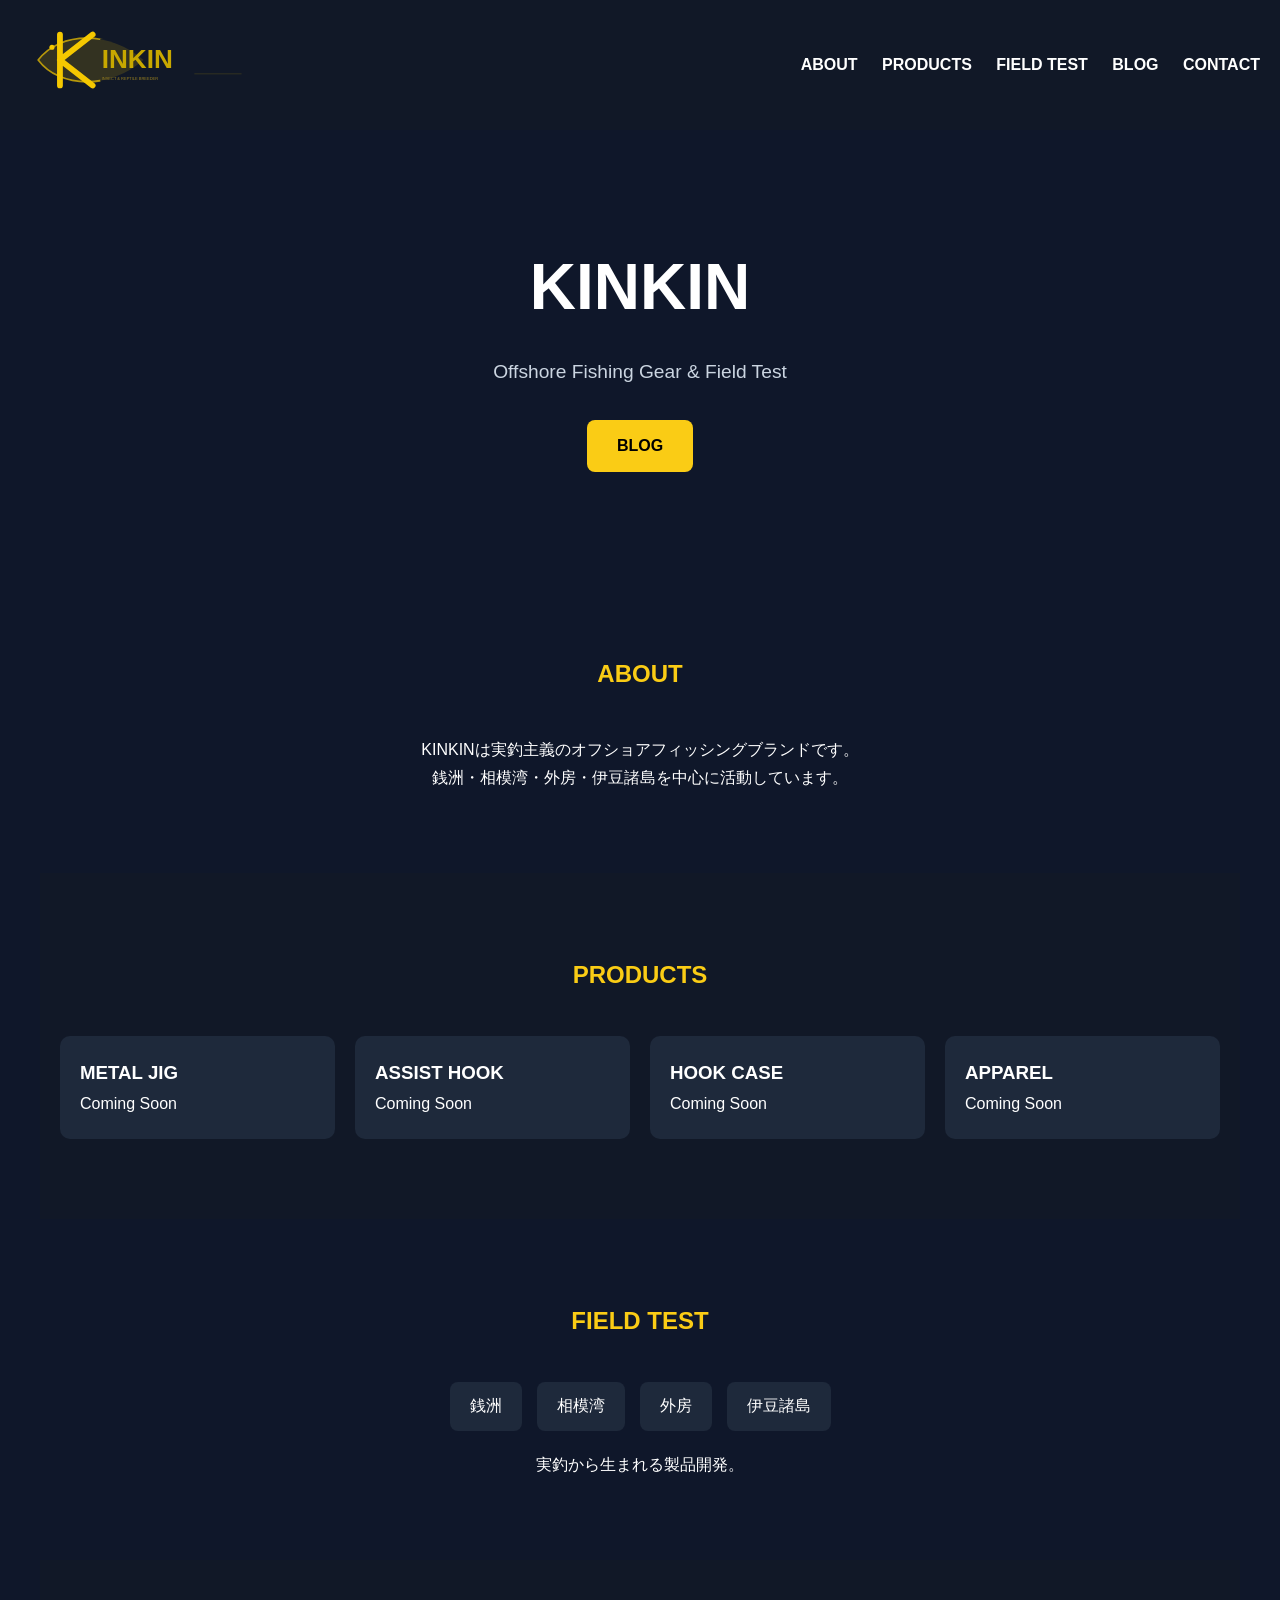
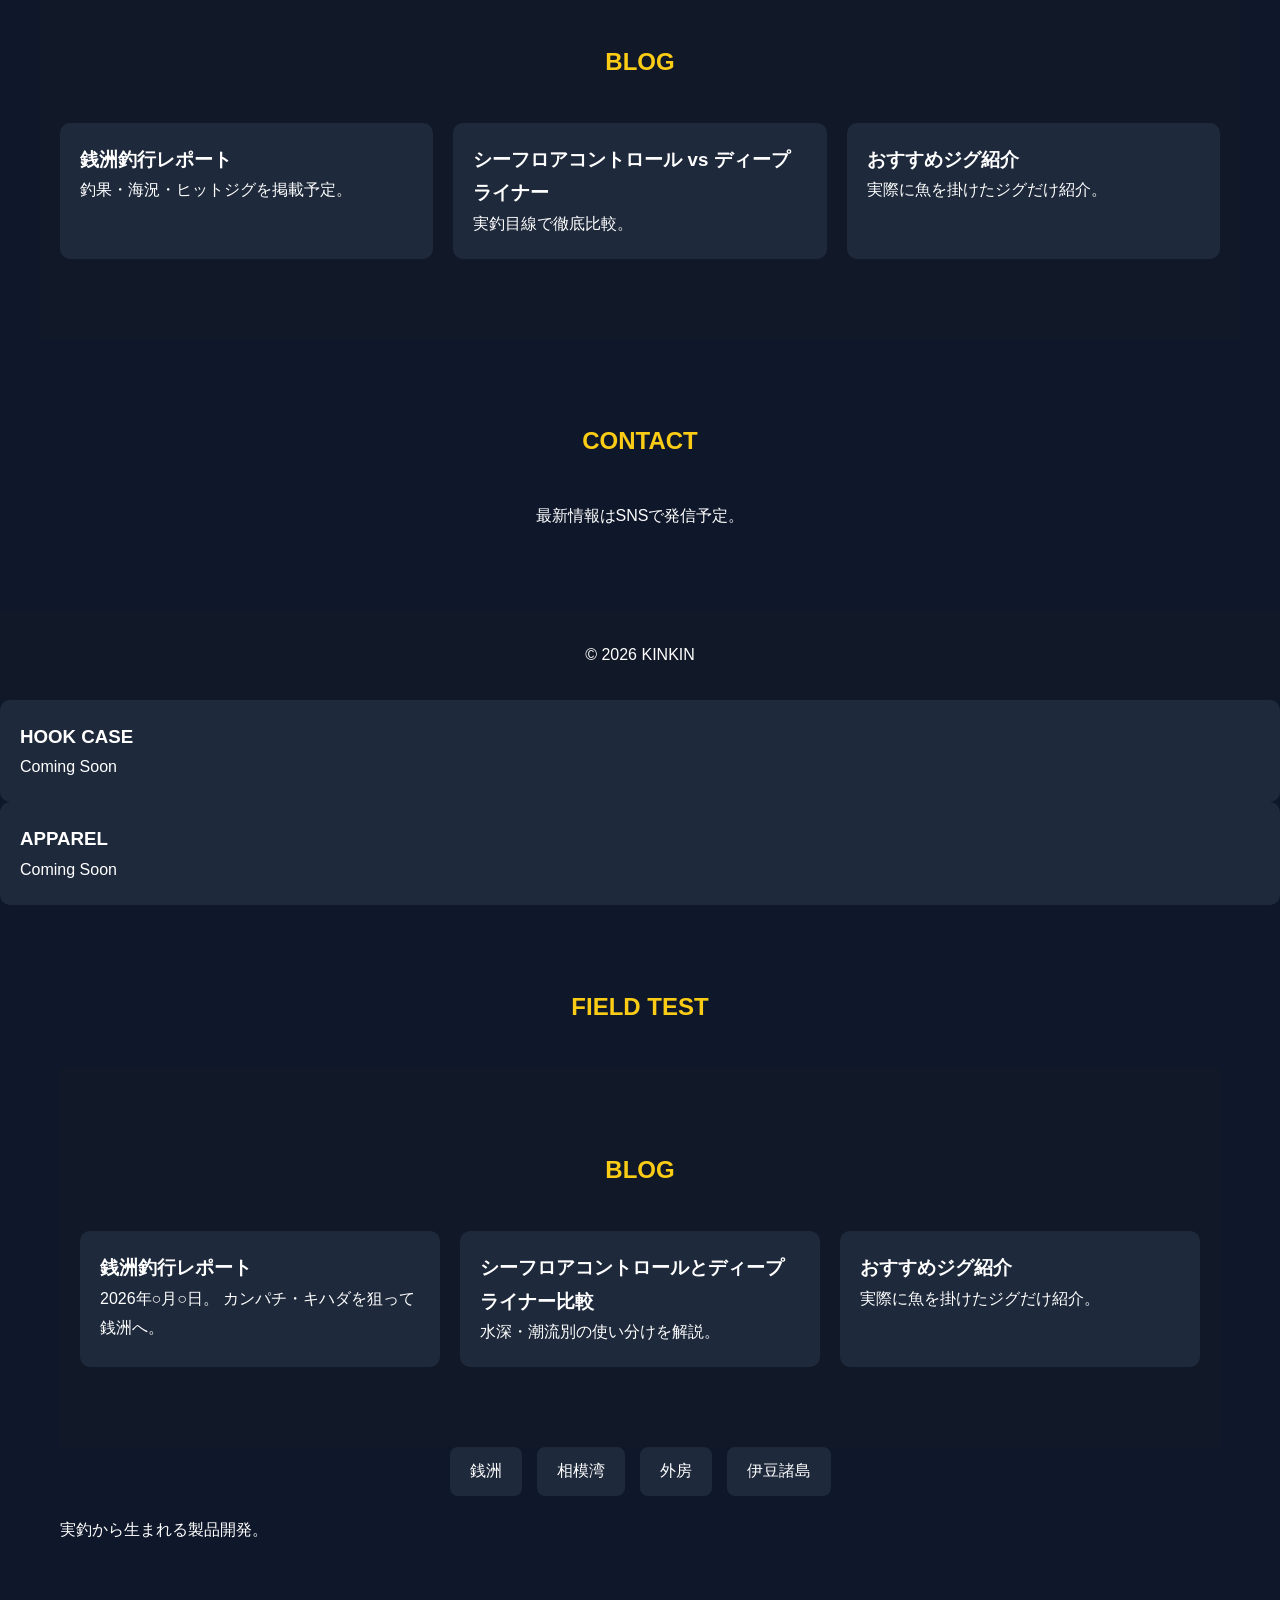
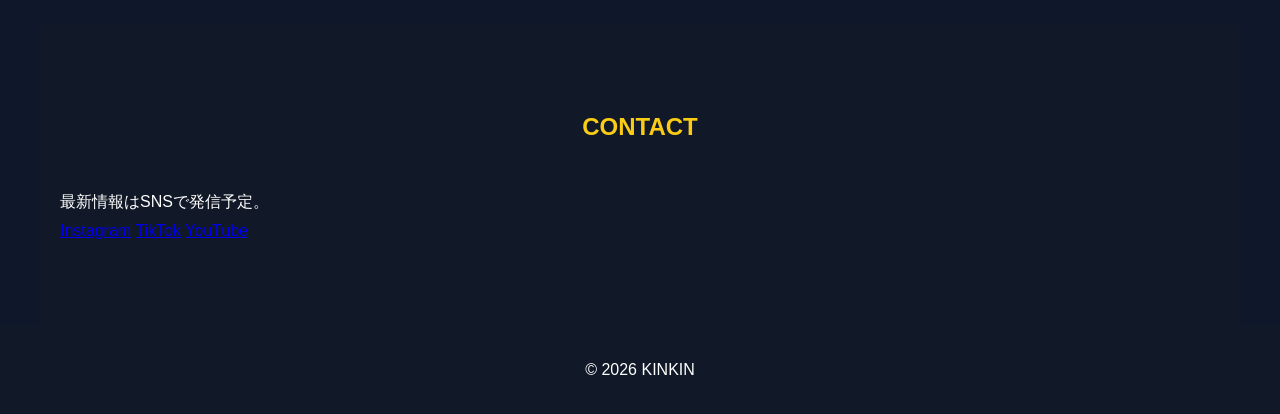
==== index.html @ 52718886 "Update index.html" ====
<!DOCTYPE html>
<html lang="ja">
<head>
<meta charset="UTF-8">
<meta name="viewport" content="width=device-width, initial-scale=1.0">

<title>KINKIN | Offshore Fishing</title>

<style>

*{
    margin:0;
    padding:0;
    box-sizing:border-box;
}

body{
    font-family:Arial,sans-serif;
    background:#0f172a;
    color:white;
    line-height:1.8;
}

header{
    background:#111827;
    padding:20px;
    display:flex;
    justify-content:space-between;
    align-items:center;
}

.logo img{
    height:80px;
    width:auto;
}

nav a{
    color:white;
    text-decoration:none;
    margin-left:20px;
    font-weight:bold;
}

.hero{
    text-align:center;
    padding:100px 20px;
}

.hero h1{
    font-size:4rem;
    margin-bottom:10px;
}

.hero p{
    font-size:1.2rem;
    color:#cbd5e1;
}

.btn{
    display:inline-block;
    margin-top:30px;
    padding:12px 30px;
    background:#facc15;
    color:black;
    text-decoration:none;
    border-radius:8px;
    font-weight:bold;
}

.section{
    padding:80px 20px;
    max-width:1200px;
    margin:auto;
}

.section h2{
    text-align:center;
    margin-bottom:40px;
    color:#facc15;
}

.cards{
    display:grid;
    grid-template-columns:repeat(auto-fit,minmax(250px,1fr));
    gap:20px;
}

.card{
    background:#1e293b;
    padding:20px;
    border-radius:10px;
}

.dark{
    background:#111827;
}

.spots{
    display:flex;
    justify-content:center;
    gap:15px;
    flex-wrap:wrap;
    margin-bottom:20px;
}

.spots div{
    background:#1e293b;
    padding:10px 20px;
    border-radius:8px;
}

footer{
    text-align:center;
    padding:30px;
    background:#111827;
}

</style>

</head>

<body>

<header>

<div class="logo">
    <img src="logo.svg" alt="KINKIN">
</div>

<nav>
    <a href="#about">ABOUT</a>
    <a href="#products">PRODUCTS</a>
    <a href="#field">FIELD TEST</a>
    <a href="#blog">BLOG</a>
    <a href="#contact">CONTACT</a>
</nav>

</header>

<section class="hero">

<h1>KINKIN</h1>

<p>
Offshore Fishing Gear & Field Test
</p>

<a href="#blog" class="btn">
BLOG
</a>

</section>

<section id="about" class="section">

<h2>ABOUT</h2>

<p style="text-align:center;">
KINKINは実釣主義のオフショアフィッシングブランドです。<br>
銭洲・相模湾・外房・伊豆諸島を中心に活動しています。
</p>

</section>

<section id="products" class="section dark">

<h2>PRODUCTS</h2>

<div class="cards">

<div class="card">
<h3>METAL JIG</h3>
<p>Coming Soon</p>
</div>

<div class="card">
<h3>ASSIST HOOK</h3>
<p>Coming Soon</p>
</div>

<div class="card">
<h3>HOOK CASE</h3>
<p>Coming Soon</p>
</div>

<div class="card">
<h3>APPAREL</h3>
<p>Coming Soon</p>
</div>

</div>

</section>

<section id="field" class="section">

<h2>FIELD TEST</h2>

<div class="spots">
<div>銭洲</div>
<div>相模湾</div>
<div>外房</div>
<div>伊豆諸島</div>
</div>

<p style="text-align:center;">
実釣から生まれる製品開発。
</p>

</section>

<section id="blog" class="section dark">

<h2>BLOG</h2>

<div class="cards">

<div class="card">
<h3>銭洲釣行レポート</h3>
<p>
釣果・海況・ヒットジグを掲載予定。
</p>
</div>

<div class="card">
<h3>シーフロアコントロール vs ディープライナー</h3>
<p>
実釣目線で徹底比較。
</p>
</div>

<div class="card">
<h3>おすすめジグ紹介</h3>
<p>
実際に魚を掛けたジグだけ紹介。
</p>
</div>

</div>

</section>

<section id="contact" class="section">

<h2>CONTACT</h2>

<p style="text-align:center;">
最新情報はSNSで発信予定。
</p>

</section>

<footer>

© 2026 KINKIN

</footer>

</body>
</html>        <div class="card">
            <h3>HOOK CASE</h3>
            <p>Coming Soon</p>
        </div>

        <div class="card">
            <h3>APPAREL</h3>
            <p>Coming Soon</p>
        </div>

    </div>
</section>

<section id="field" class="section">
    <h2>FIELD TEST</h2>
    <section id="blog" class="section dark">
    <h2>BLOG</h2>

    <div class="cards">

        <div class="card">
            <h3>銭洲釣行レポート</h3>
            <p>
                2026年○月○日。
                カンパチ・キハダを狙って銭洲へ。
            </p>
        </div>

        <div class="card">
            <h3>シーフロアコントロールとディープライナー比較</h3>
            <p>
                水深・潮流別の使い分けを解説。
            </p>
        </div>

        <div class="card">
            <h3>おすすめジグ紹介</h3>
            <p>
                実際に魚を掛けたジグだけ紹介。
            </p>
        </div>

    </div>
</section>

    <div class="spots">
        <div>銭洲</div>
        <div>相模湾</div>
        <div>外房</div>
        <div>伊豆諸島</div>
    </div>

    <p>
        実釣から生まれる製品開発。
    </p>
</section>

<section id="contact" class="section dark">
    <h2>CONTACT</h2>

    <p>
        最新情報はSNSで発信予定。
    </p>

    <div class="social">
        <a href="#">Instagram</a>
        <a href="#">TikTok</a>
        <a href="#">YouTube</a>
    </div>
</section>

<footer>
    © 2026 KINKIN
</footer>

</body>
</html>
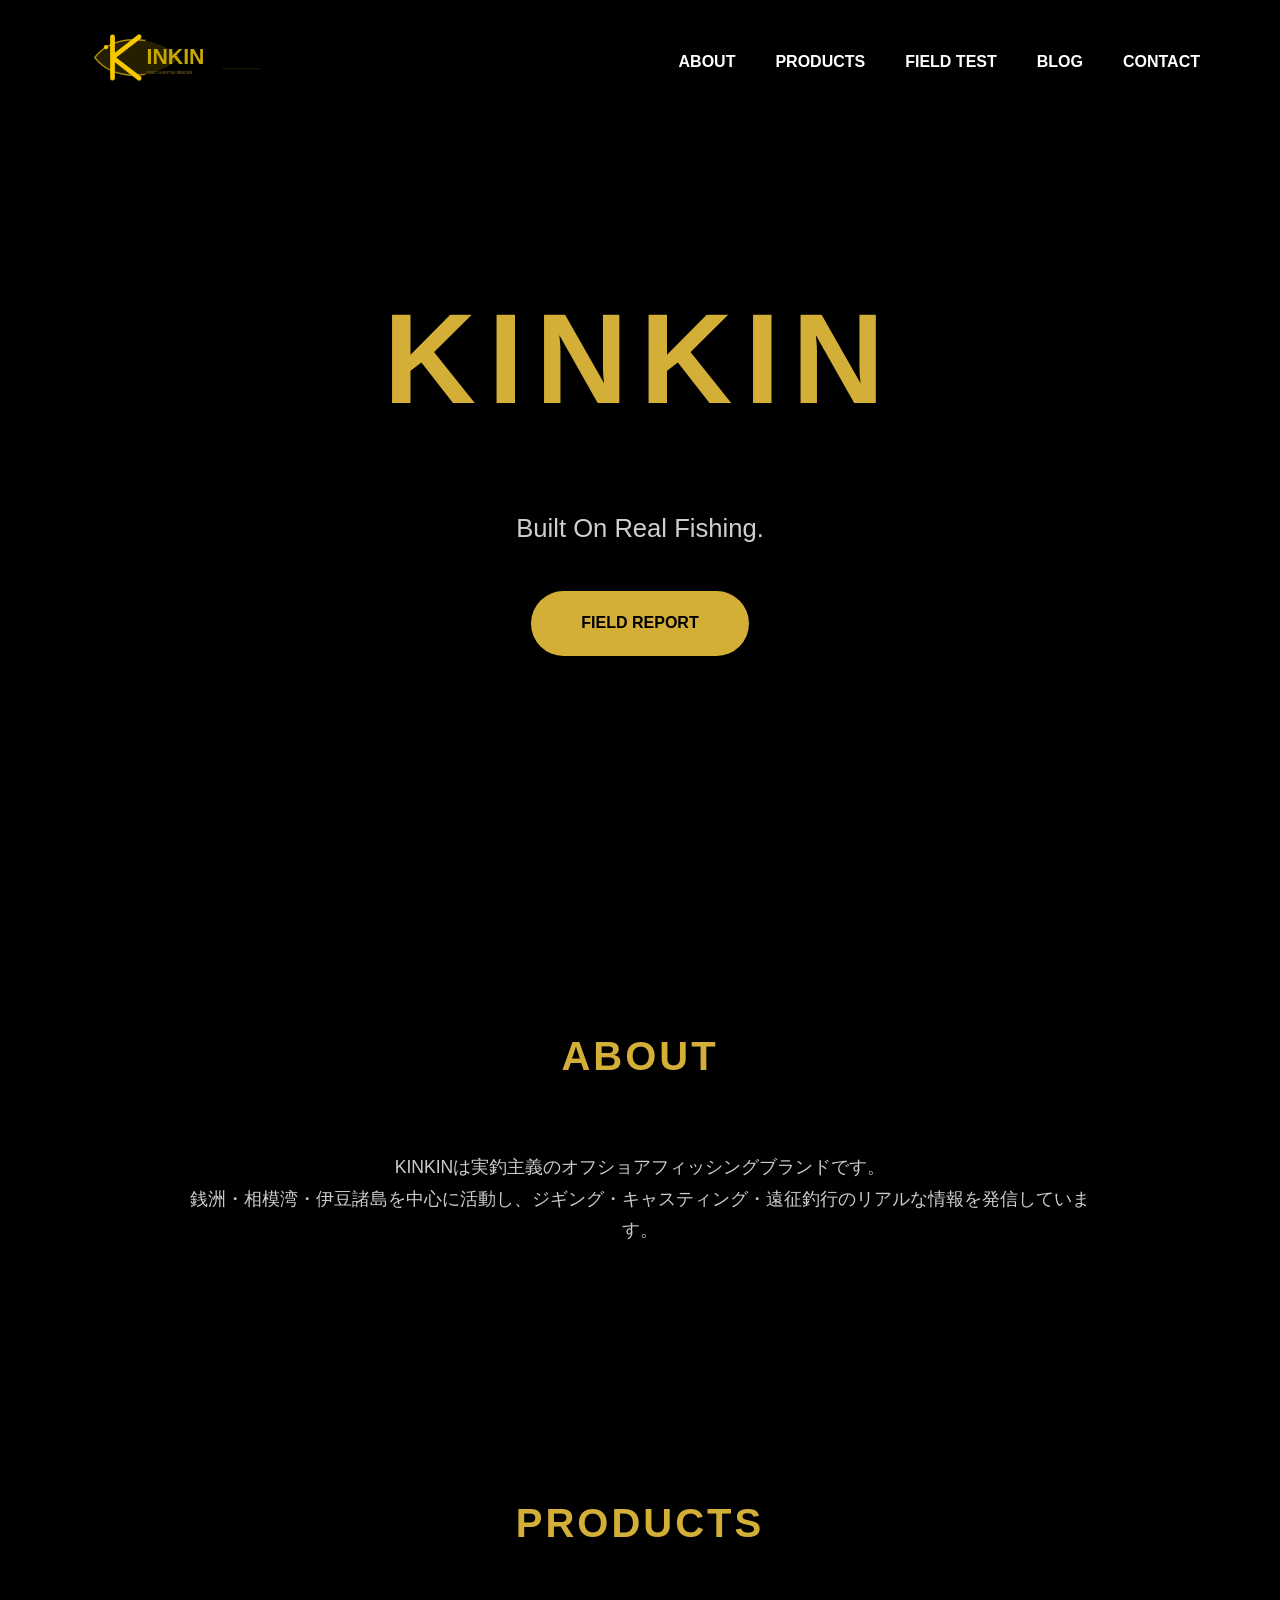
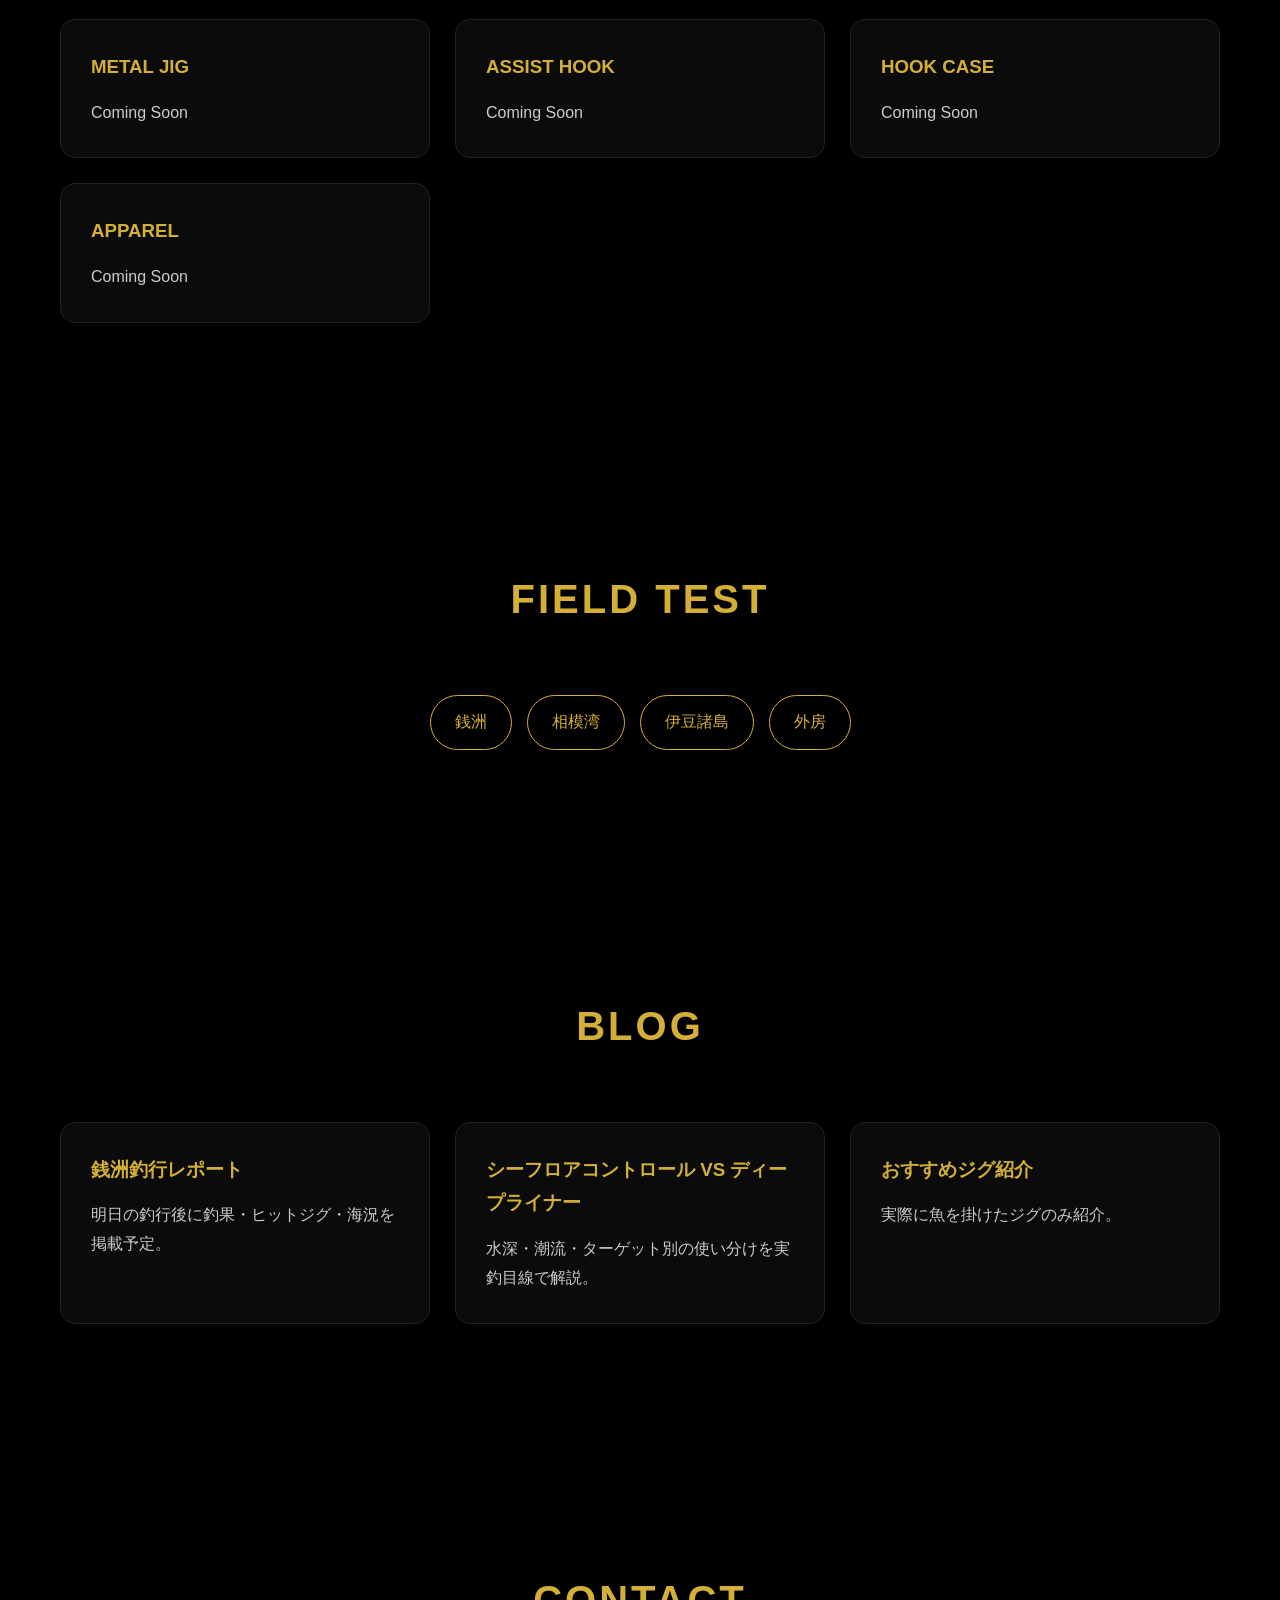
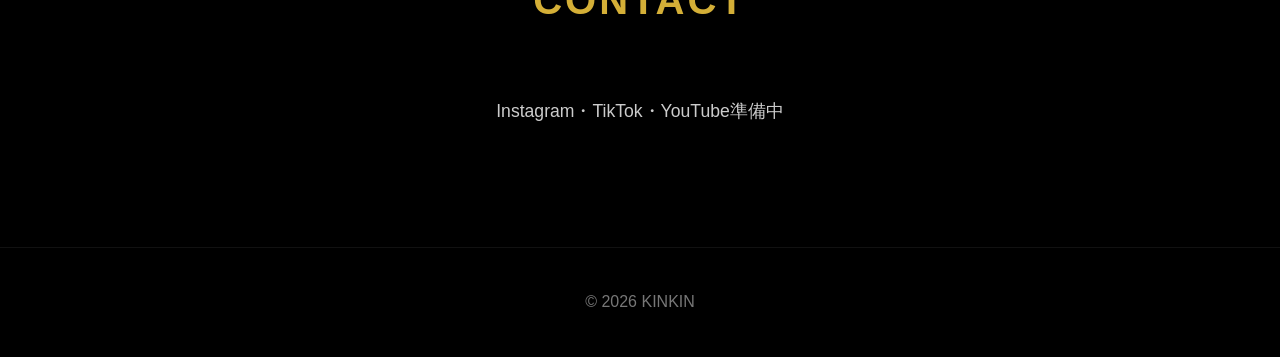
==== commit 8d072812: "Update index.html" ====
--- a/index.html
+++ b/index.html
@@ -8,115 +8,263 @@
 
 <style>
 
+:root{
+    --gold:#D4AF37;
+    --black:#000000;
+    --dark:#050505;
+    --gray:#999999;
+}
+
 *{
     margin:0;
     padding:0;
     box-sizing:border-box;
 }
 
+html{
+    scroll-behavior:smooth;
+}
+
 body{
-    font-family:Arial,sans-serif;
-    background:#0f172a;
+    font-family:Arial, Helvetica, sans-serif;
+    background:var(--black);
     color:white;
     line-height:1.8;
 }
 
 header{
-    background:#111827;
-    padding:20px;
+    position:fixed;
+    top:0;
+    width:100%;
+    z-index:1000;
+
+    background:rgba(0,0,0,0.95);
+
     display:flex;
     justify-content:space-between;
     align-items:center;
+
+    padding:25px 80px;
 }
 
 .logo img{
-    height:80px;
-    width:auto;
+    height:65px;
+}
+
+nav{
+    display:flex;
+    gap:40px;
 }
 
 nav a{
     color:white;
     text-decoration:none;
-    margin-left:20px;
-    font-weight:bold;
+    font-weight:600;
+    transition:.3s;
+}
+
+nav a:hover{
+    color:var(--gold);
 }
 
 .hero{
+
+    min-height:100vh;
+
+    display:flex;
+    flex-direction:column;
+
+    justify-content:center;
+    align-items:center;
+
     text-align:center;
-    padding:100px 20px;
+
+    padding:0 20px;
 }
 
 .hero h1{
-    font-size:4rem;
-    margin-bottom:10px;
+
+    font-size:8rem;
+    letter-spacing:12px;
+
+    color:var(--gold);
+
+    margin-bottom:30px;
 }
 
 .hero p{
-    font-size:1.2rem;
-    color:#cbd5e1;
+
+    color:#cfcfcf;
+
+    font-size:1.6rem;
+
+    margin-bottom:40px;
 }
 
 .btn{
+
     display:inline-block;
-    margin-top:30px;
-    padding:12px 30px;
-    background:#facc15;
+
+    background:var(--gold);
+
     color:black;
+
+    padding:18px 50px;
+
+    border-radius:50px;
+
     text-decoration:none;
-    border-radius:8px;
-    font-weight:bold;
+
+    font-weight:700;
+
+    transition:.3s;
+}
+
+.btn:hover{
+
+    transform:translateY(-3px);
+
+    opacity:.9;
 }
 
 .section{
-    padding:80px 20px;
+
     max-width:1200px;
+
     margin:auto;
+
+    padding:120px 20px;
 }
 
 .section h2{
+
     text-align:center;
-    margin-bottom:40px;
-    color:#facc15;
+
+    color:var(--gold);
+
+    font-size:2.5rem;
+
+    margin-bottom:60px;
+
+    letter-spacing:3px;
 }
 
 .cards{
+
     display:grid;
-    grid-template-columns:repeat(auto-fit,minmax(250px,1fr));
+
+    grid-template-columns:
+    repeat(auto-fit,minmax(280px,1fr));
+
+    gap:25px;
+}
+
+.card{
+
+    background:#0b0b0b;
+
+    border:1px solid #222;
+
+    border-radius:15px;
+
+    padding:30px;
+
+    transition:.3s;
+}
+
+.card:hover{
+
+    border-color:var(--gold);
+
+    transform:translateY(-5px);
+}
+
+.card h3{
+
+    color:var(--gold);
+
+    margin-bottom:15px;
+}
+
+.card p{
+
+    color:#cccccc;
+}
+
+.about{
+
+    text-align:center;
+
+    color:#cccccc;
+
+    max-width:900px;
+
+    margin:auto;
+
+    font-size:1.1rem;
+}
+
+.field-list{
+
+    display:flex;
+
+    justify-content:center;
+
+    flex-wrap:wrap;
+
+    gap:15px;
+}
+
+.field-list div{
+
+    border:1px solid var(--gold);
+
+    color:var(--gold);
+
+    padding:12px 24px;
+
+    border-radius:50px;
+}
+
+footer{
+
+    text-align:center;
+
+    padding:40px;
+
+    border-top:1px solid #111;
+
+    color:#777;
+}
+
+@media(max-width:768px){
+
+header{
+
+    padding:20px;
+    flex-direction:column;
     gap:20px;
 }
 
-.card{
-    background:#1e293b;
-    padding:20px;
-    border-radius:10px;
-}
-
-.dark{
-    background:#111827;
-}
-
-.spots{
-    display:flex;
-    justify-content:center;
+nav{
+
     gap:15px;
     flex-wrap:wrap;
-    margin-bottom:20px;
-}
-
-.spots div{
-    background:#1e293b;
-    padding:10px 20px;
-    border-radius:8px;
-}
-
-footer{
-    text-align:center;
-    padding:30px;
-    background:#111827;
+    justify-content:center;
+}
+
+.hero h1{
+
+    font-size:4rem;
+}
+
+.hero p{
+
+    font-size:1.1rem;
+}
 }
 
 </style>
-
 </head>
 
 <body>
@@ -124,15 +272,15 @@
 <header>
 
 <div class="logo">
-    <img src="logo.svg" alt="KINKIN">
+<img src="logo.svg" alt="KINKIN">
 </div>
 
 <nav>
-    <a href="#about">ABOUT</a>
-    <a href="#products">PRODUCTS</a>
-    <a href="#field">FIELD TEST</a>
-    <a href="#blog">BLOG</a>
-    <a href="#contact">CONTACT</a>
+<a href="#about">ABOUT</a>
+<a href="#products">PRODUCTS</a>
+<a href="#field">FIELD TEST</a>
+<a href="#blog">BLOG</a>
+<a href="#contact">CONTACT</a>
 </nav>
 
 </header>
@@ -142,11 +290,11 @@
 <h1>KINKIN</h1>
 
 <p>
-Offshore Fishing Gear & Field Test
+Built On Real Fishing.
 </p>
 
 <a href="#blog" class="btn">
-BLOG
+FIELD REPORT
 </a>
 
 </section>
@@ -155,14 +303,16 @@
 
 <h2>ABOUT</h2>
 
-<p style="text-align:center;">
+<div class="about">
+
 KINKINは実釣主義のオフショアフィッシングブランドです。<br>
-銭洲・相模湾・外房・伊豆諸島を中心に活動しています。
-</p>
-
-</section>
-
-<section id="products" class="section dark">
+銭洲・相模湾・伊豆諸島を中心に活動し、ジギング・キャスティング・遠征釣行のリアルな情報を発信しています。
+
+</div>
+
+</section>
+
+<section id="products" class="section">
 
 <h2>PRODUCTS</h2>
 
@@ -196,20 +346,18 @@
 
 <h2>FIELD TEST</h2>
 
-<div class="spots">
+<div class="field-list">
+
 <div>銭洲</div>
 <div>相模湾</div>
+<div>伊豆諸島</div>
 <div>外房</div>
-<div>伊豆諸島</div>
-</div>
-
-<p style="text-align:center;">
-実釣から生まれる製品開発。
-</p>
-
-</section>
-
-<section id="blog" class="section dark">
+
+</div>
+
+</section>
+
+<section id="blog" class="section">
 
 <h2>BLOG</h2>
 
@@ -218,21 +366,21 @@
 <div class="card">
 <h3>銭洲釣行レポート</h3>
 <p>
-釣果・海況・ヒットジグを掲載予定。
+明日の釣行後に釣果・ヒットジグ・海況を掲載予定。
 </p>
 </div>
 
 <div class="card">
-<h3>シーフロアコントロール vs ディープライナー</h3>
+<h3>シーフロアコントロール VS ディープライナー</h3>
 <p>
-実釣目線で徹底比較。
+水深・潮流・ターゲット別の使い分けを実釣目線で解説。
 </p>
 </div>
 
 <div class="card">
 <h3>おすすめジグ紹介</h3>
 <p>
-実際に魚を掛けたジグだけ紹介。
+実際に魚を掛けたジグのみ紹介。
 </p>
 </div>
 
@@ -244,9 +392,11 @@
 
 <h2>CONTACT</h2>
 
-<p style="text-align:center;">
-最新情報はSNSで発信予定。
-</p>
+<div class="about">
+
+Instagram・TikTok・YouTube準備中
+
+</div>
 
 </section>
 
@@ -254,82 +404,6 @@
 
 © 2026 KINKIN
 
-</footer>
-
-</body>
-</html>        <div class="card">
-            <h3>HOOK CASE</h3>
-            <p>Coming Soon</p>
-        </div>
-
-        <div class="card">
-            <h3>APPAREL</h3>
-            <p>Coming Soon</p>
-        </div>
-
-    </div>
-</section>
-
-<section id="field" class="section">
-    <h2>FIELD TEST</h2>
-    <section id="blog" class="section dark">
-    <h2>BLOG</h2>
-
-    <div class="cards">
-
-        <div class="card">
-            <h3>銭洲釣行レポート</h3>
-            <p>
-                2026年○月○日。
-                カンパチ・キハダを狙って銭洲へ。
-            </p>
-        </div>
-
-        <div class="card">
-            <h3>シーフロアコントロールとディープライナー比較</h3>
-            <p>
-                水深・潮流別の使い分けを解説。
-            </p>
-        </div>
-
-        <div class="card">
-            <h3>おすすめジグ紹介</h3>
-            <p>
-                実際に魚を掛けたジグだけ紹介。
-            </p>
-        </div>
-
-    </div>
-</section>
-
-    <div class="spots">
-        <div>銭洲</div>
-        <div>相模湾</div>
-        <div>外房</div>
-        <div>伊豆諸島</div>
-    </div>
-
-    <p>
-        実釣から生まれる製品開発。
-    </p>
-</section>
-
-<section id="contact" class="section dark">
-    <h2>CONTACT</h2>
-
-    <p>
-        最新情報はSNSで発信予定。
-    </p>
-
-    <div class="social">
-        <a href="#">Instagram</a>
-        <a href="#">TikTok</a>
-        <a href="#">YouTube</a>
-    </div>
-</section>
-
-<footer>
-    © 2026 KINKIN
 </footer>
 
 </body>
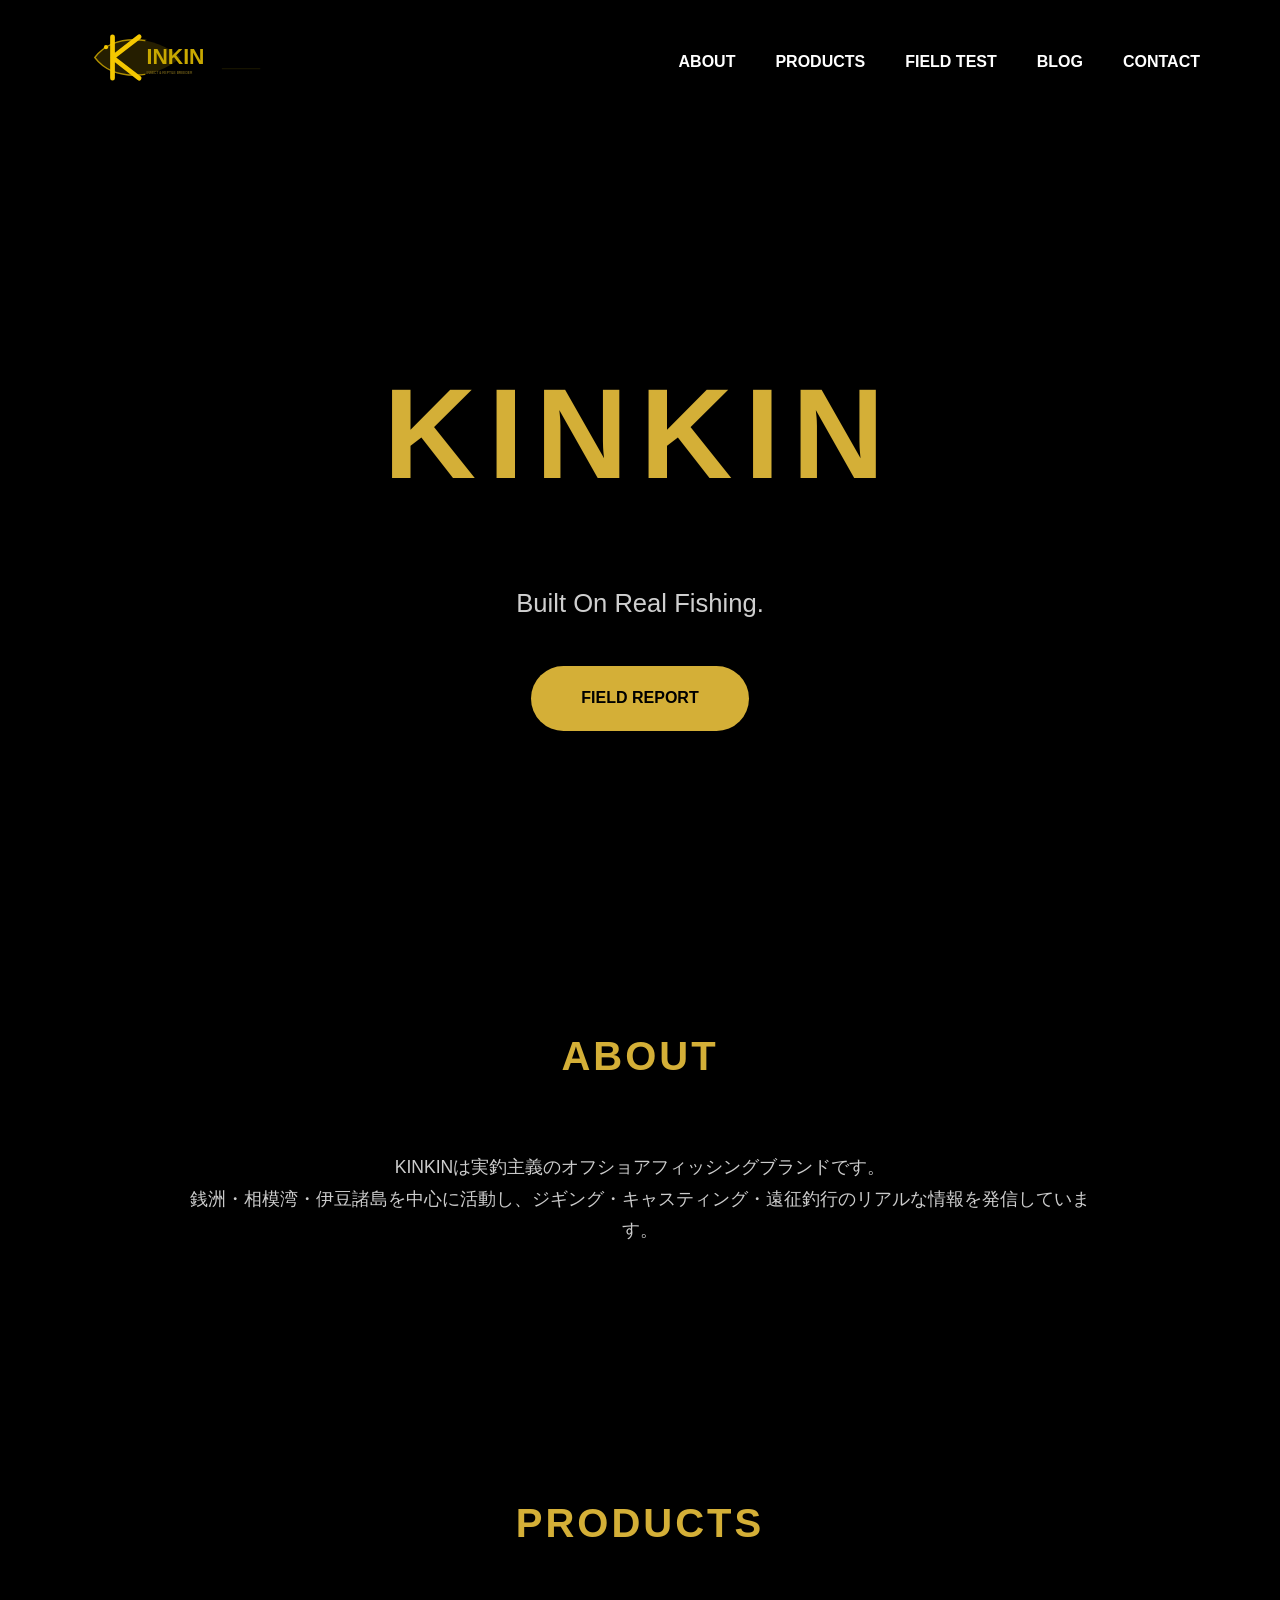
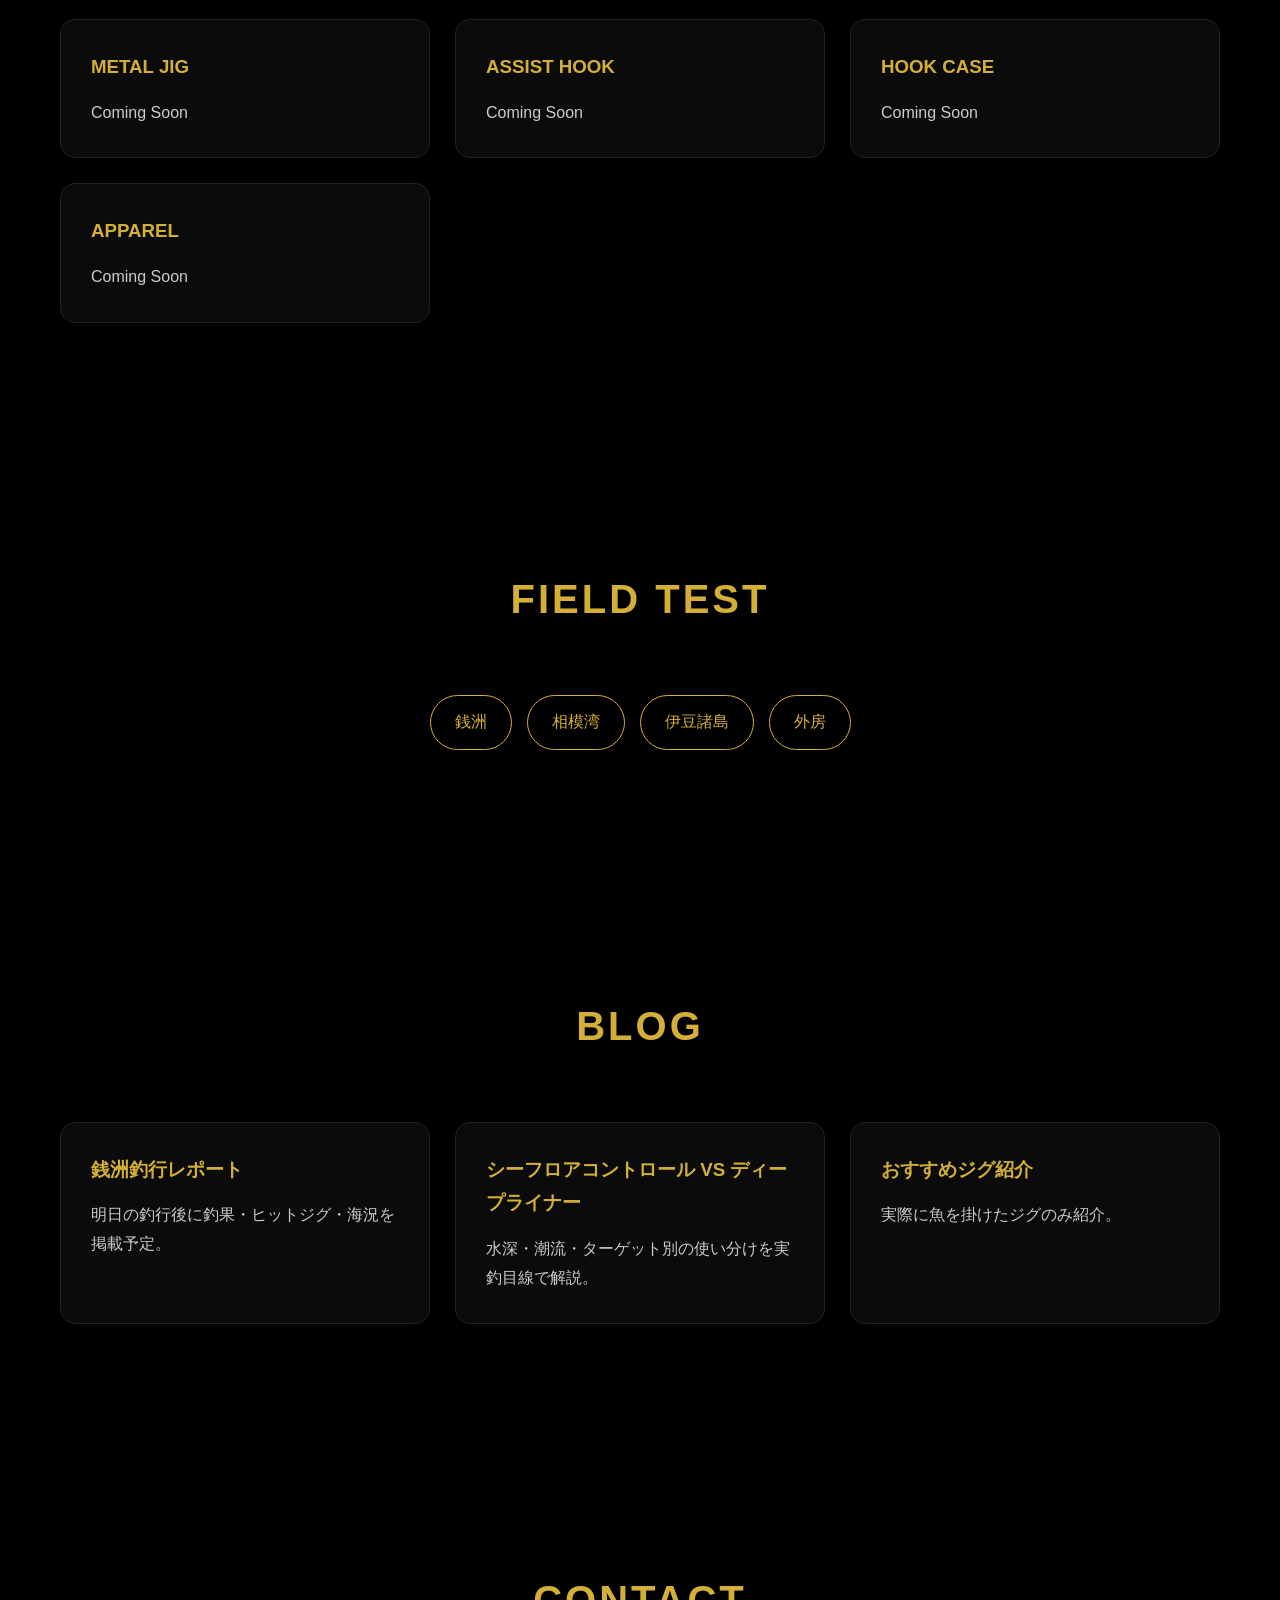
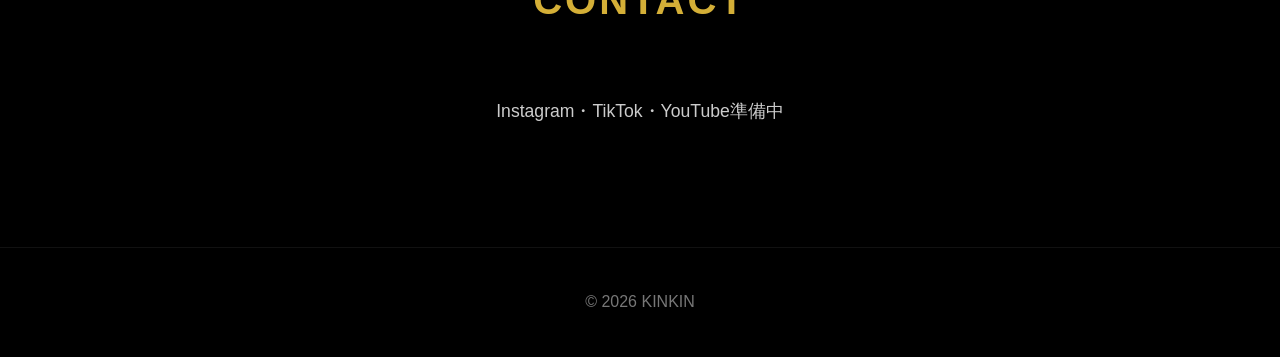
==== commit 7e000291: "Update index.html" ====
--- a/index.html
+++ b/index.html
@@ -287,15 +287,23 @@
 
 <section class="hero">
 
-<h1>KINKIN</h1>
-
-<p>
-Built On Real Fishing.
-</p>
-
-<a href="#blog" class="btn">
-FIELD REPORT
-</a>
+<video autoplay muted loop playsinline class="hero-video">
+    <source src="zenisu.mp4" type="video/mp4">
+</video>
+
+<div class="hero-content">
+
+    <h1>KINKIN</h1>
+
+    <p>
+    Built On Real Fishing.
+    </p>
+
+    <a href="#blog" class="btn">
+    FIELD REPORT
+    </a>
+
+</div>
 
 </section>
 
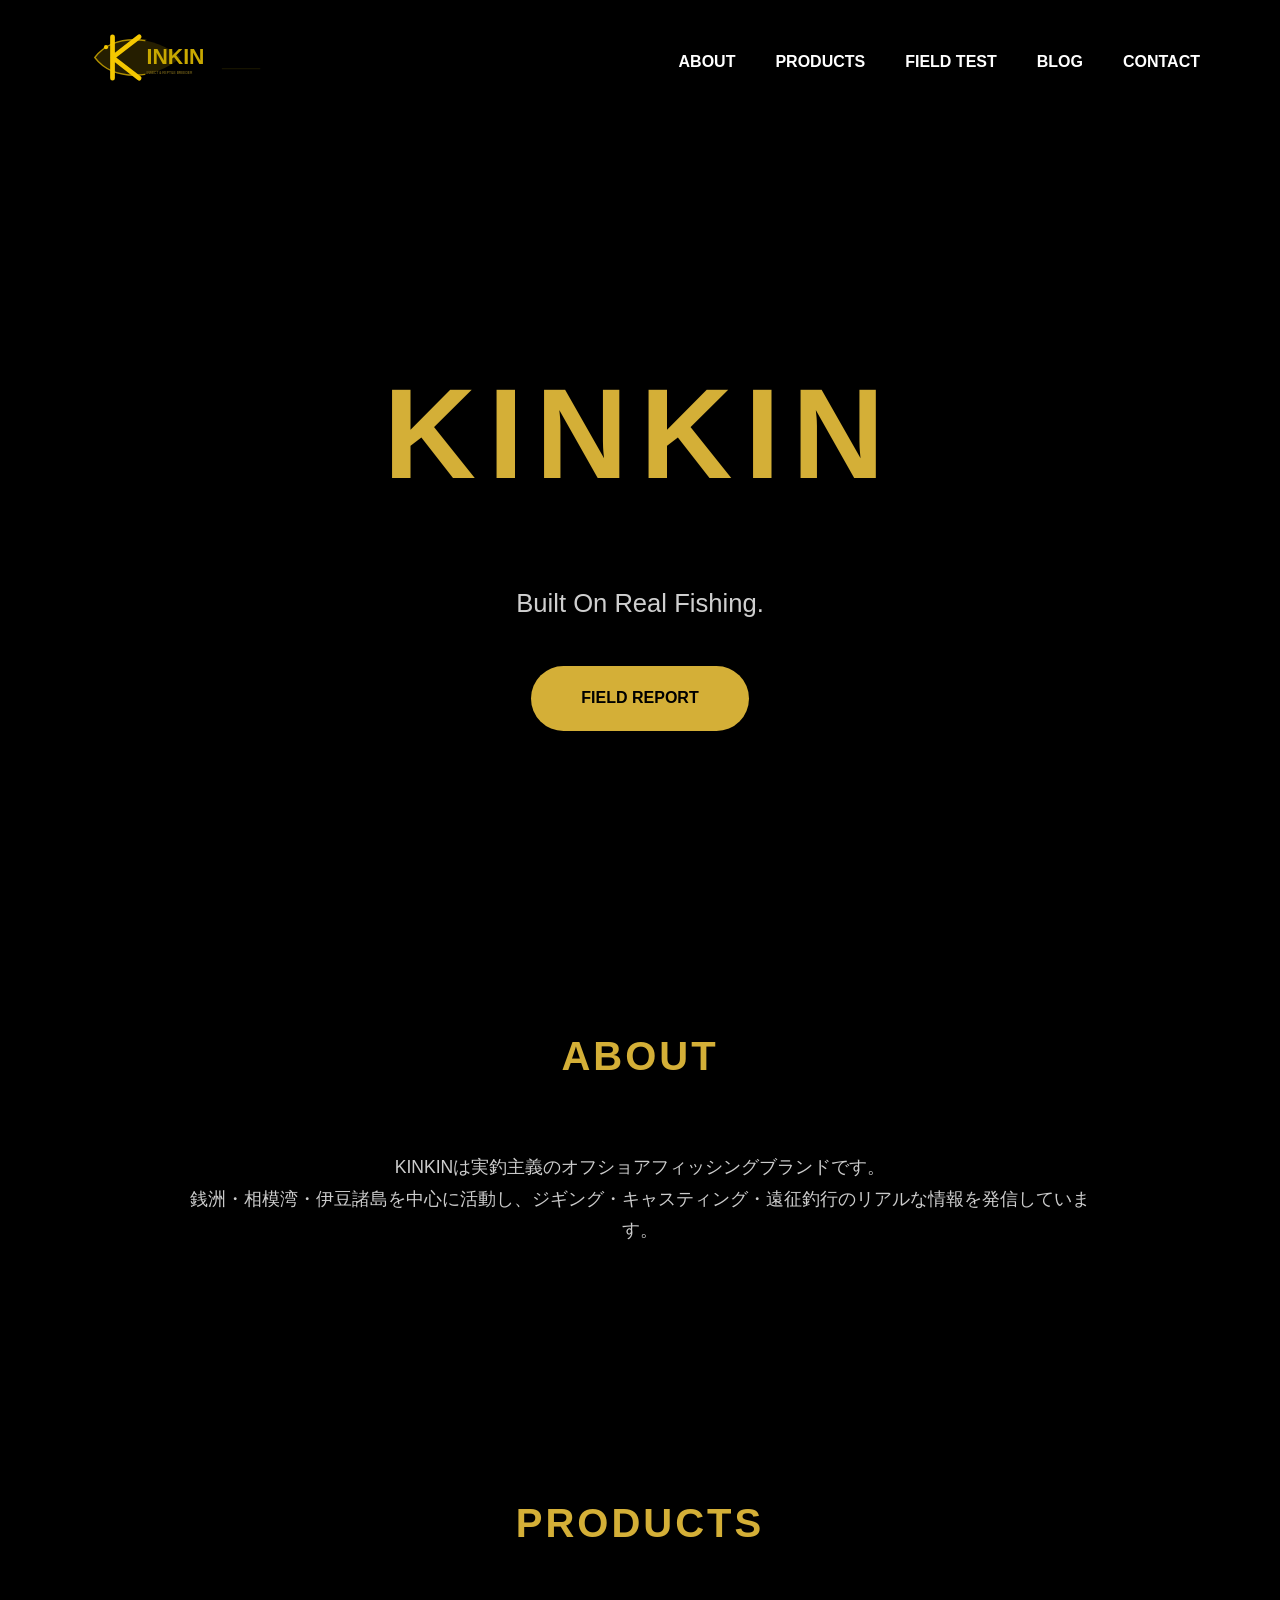
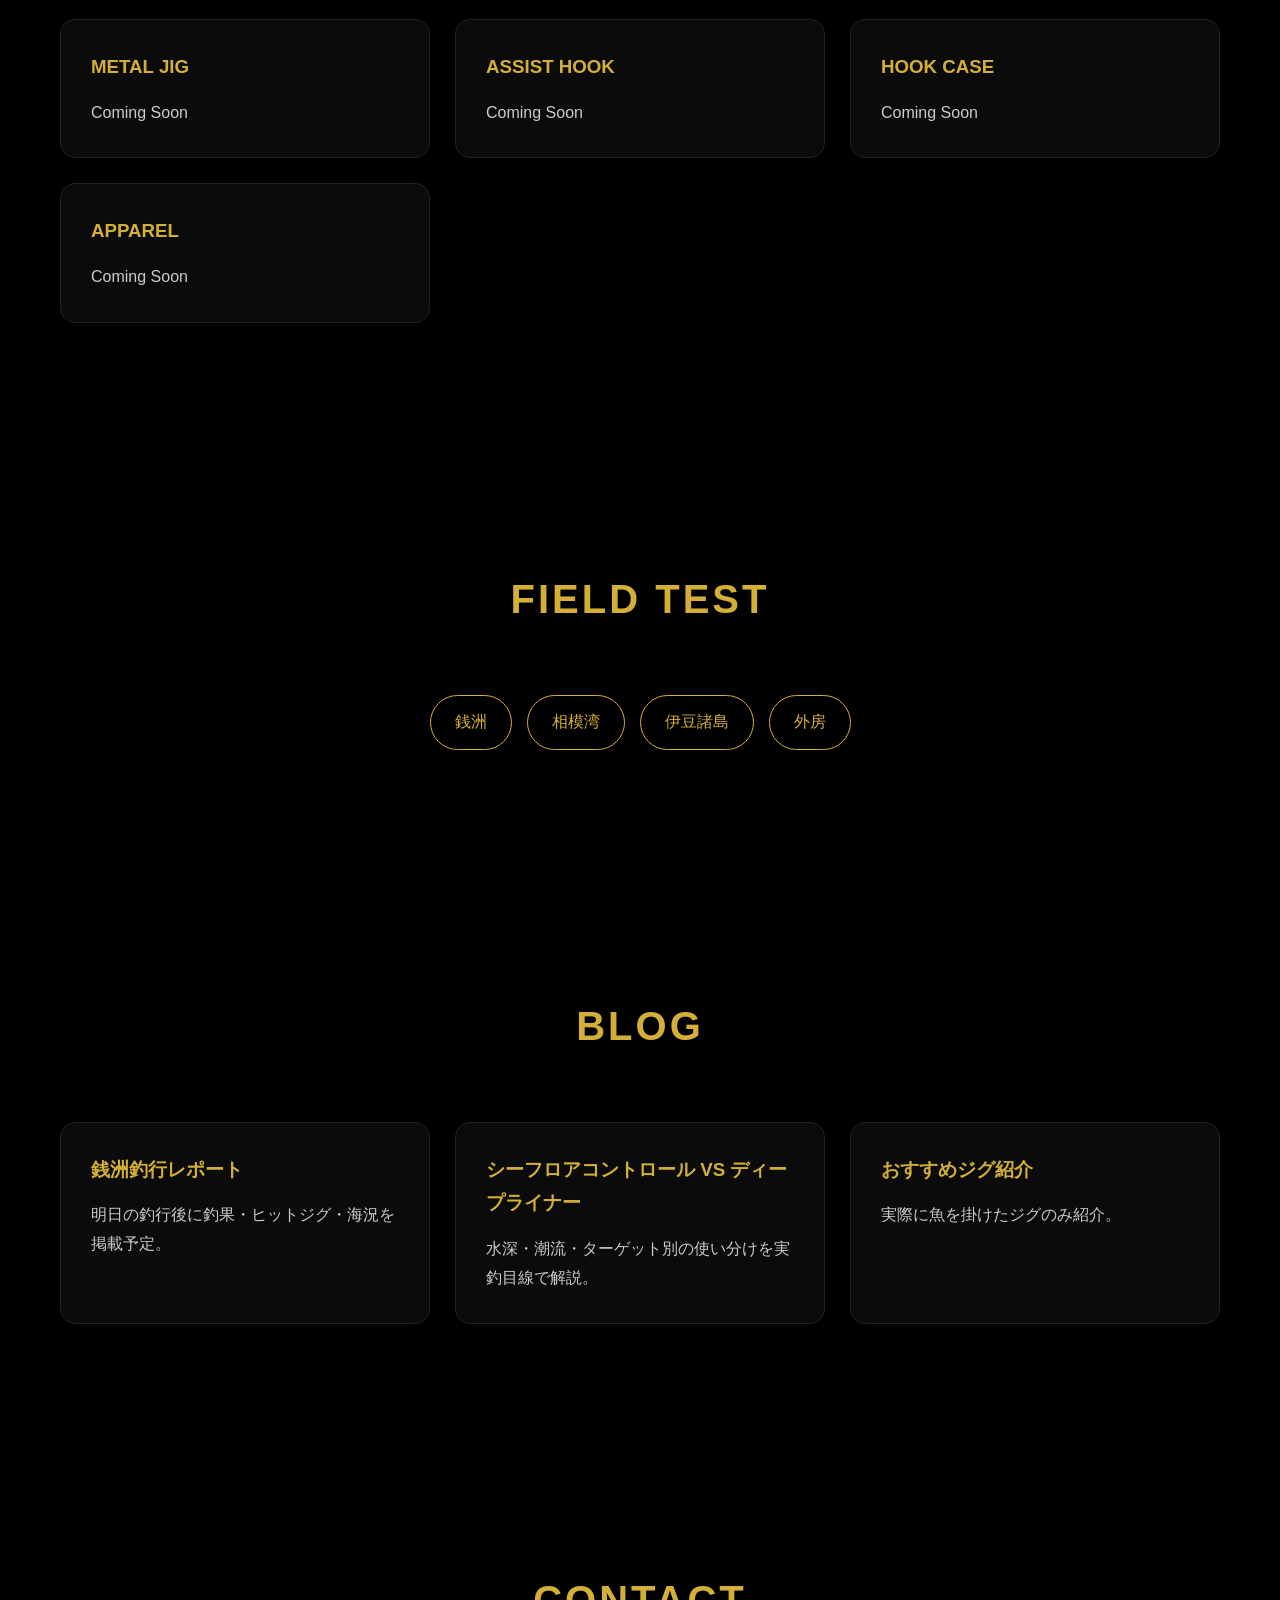
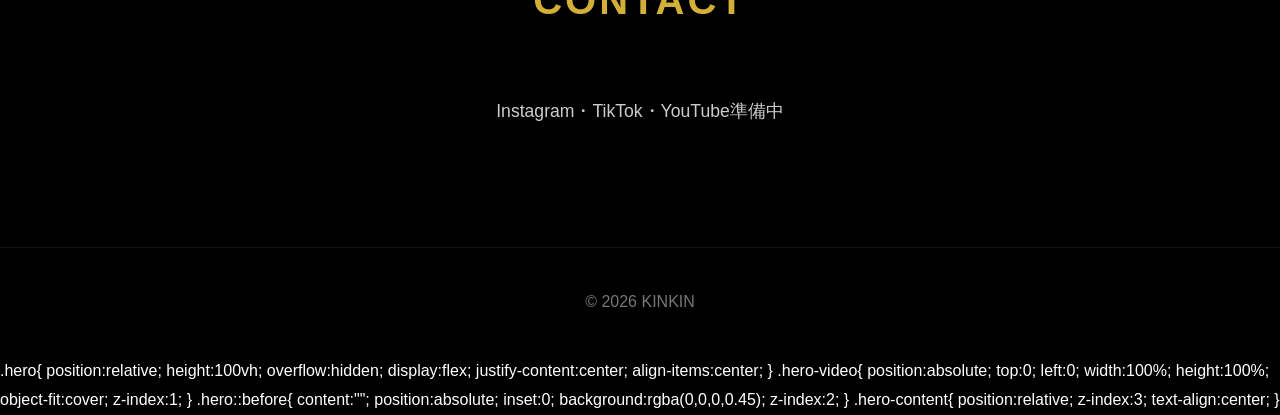
==== commit cf36d1cd: "Update index.html" ====
--- a/index.html
+++ b/index.html
@@ -416,3 +416,41 @@
 
 </body>
 </html>
+.hero{
+    position:relative;
+    height:100vh;
+    overflow:hidden;
+
+    display:flex;
+    justify-content:center;
+    align-items:center;
+}
+
+.hero-video{
+    position:absolute;
+    top:0;
+    left:0;
+
+    width:100%;
+    height:100%;
+
+    object-fit:cover;
+
+    z-index:1;
+}
+
+.hero::before{
+    content:"";
+    position:absolute;
+    inset:0;
+
+    background:rgba(0,0,0,0.45);
+
+    z-index:2;
+}
+
+.hero-content{
+    position:relative;
+    z-index:3;
+    text-align:center;
+}
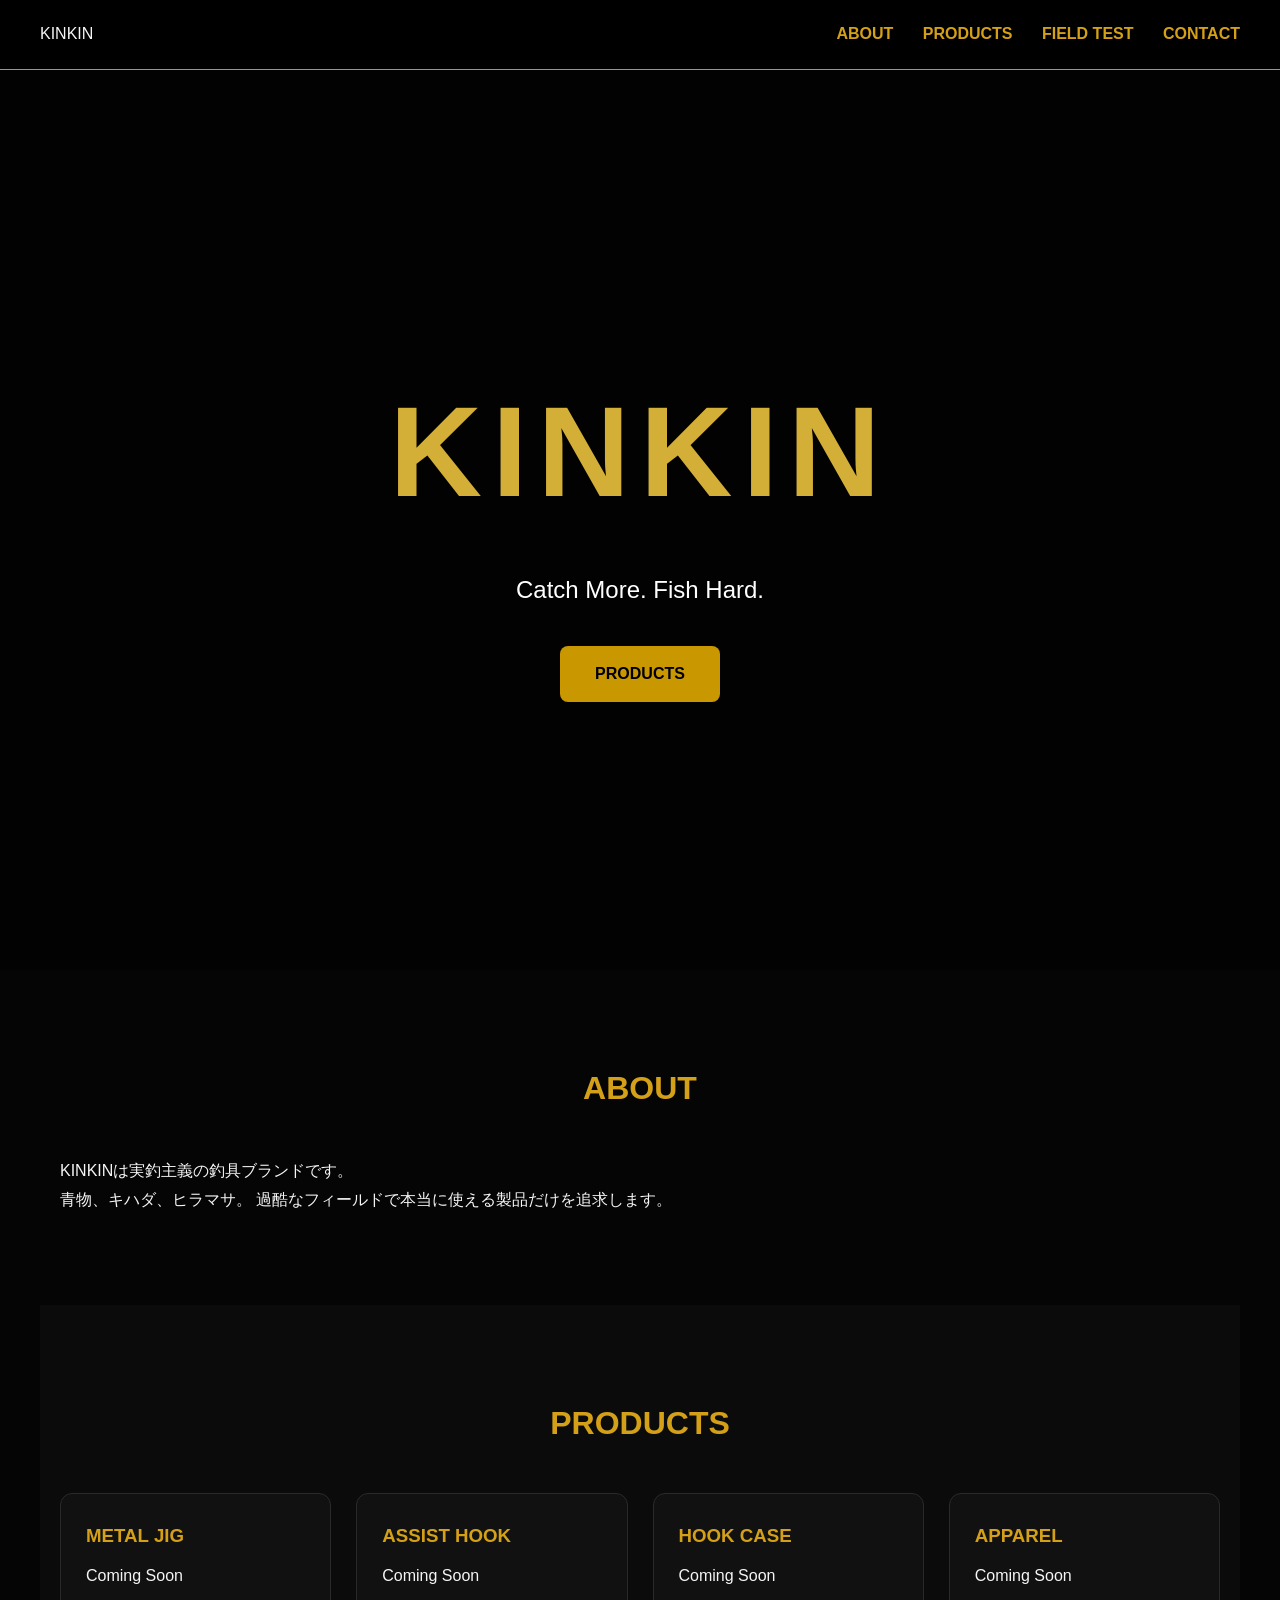
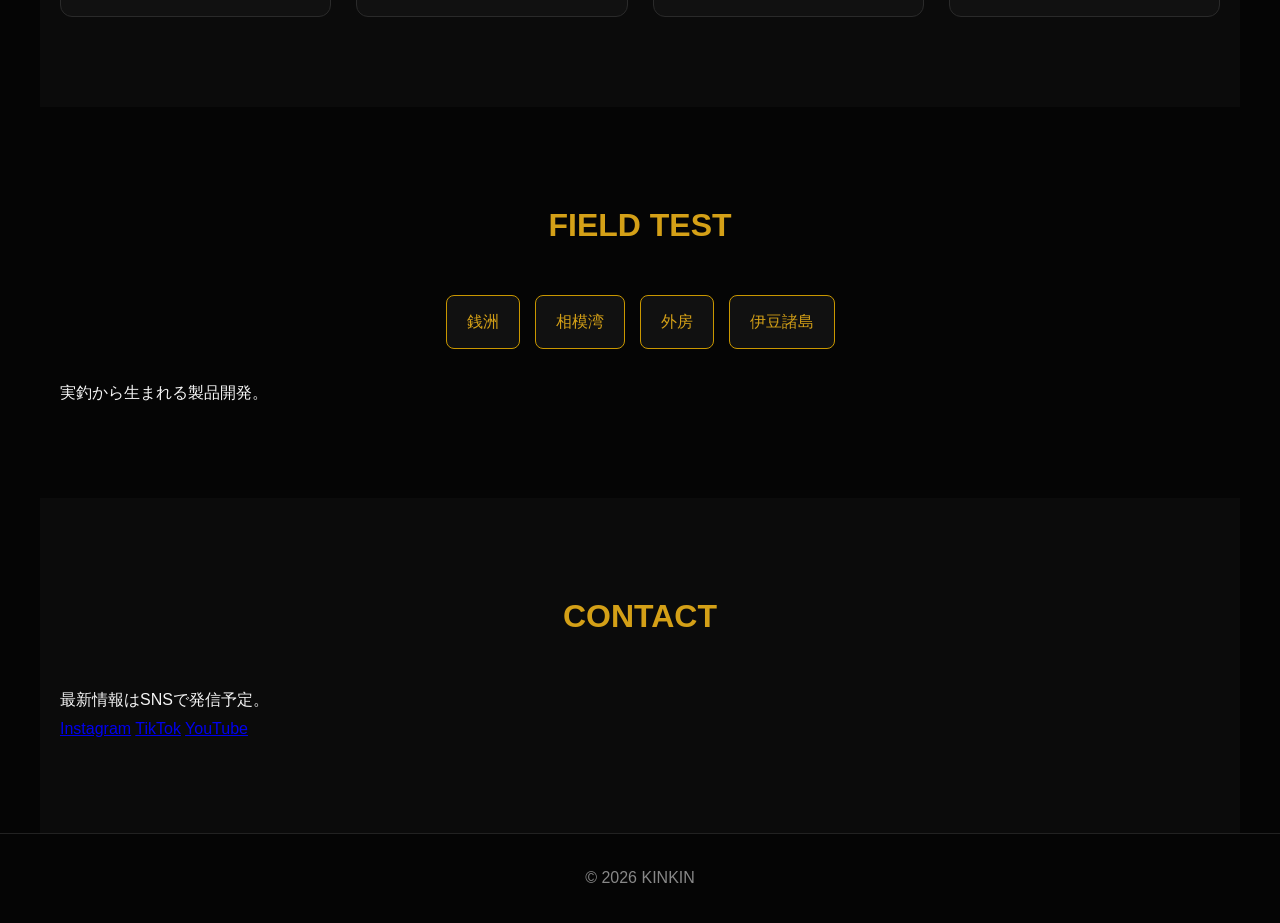
==== commit e3cc97d0: "Add files via upload" ====
--- a/index.html
+++ b/index.html
@@ -3,454 +3,141 @@
 <head>
 <meta charset="UTF-8">
 <meta name="viewport" content="width=device-width, initial-scale=1.0">
-
-<title>KINKIN | Offshore Fishing</title>
-
+<title>KINKIN | Fishing Gear</title>
+<link rel="stylesheet" href="style.css">
 <style>
-
-:root{
-    --gold:#D4AF37;
-    --black:#000000;
-    --dark:#050505;
-    --gray:#999999;
+/* Hero video overlay */
+.hero {
+    position: relative;
+    overflow: hidden;
 }
 
-*{
-    margin:0;
-    padding:0;
-    box-sizing:border-box;
+.hero-video {
+    position: absolute;
+    top: 0;
+    left: 0;
+    width: 100%;
+    height: 100%;
+    object-fit: cover;
+    z-index: 0;
 }
 
-html{
-    scroll-behavior:smooth;
+.hero-overlay {
+    position: absolute;
+    top: 0;
+    left: 0;
+    width: 100%;
+    height: 100%;
+    background: rgba(0, 0, 0, 0.45);
+    z-index: 1;
 }
 
-body{
-    font-family:Arial, Helvetica, sans-serif;
-    background:var(--black);
-    color:white;
-    line-height:1.8;
+.hero-content {
+    position: relative;
+    z-index: 2;
 }
-
-header{
-    position:fixed;
-    top:0;
-    width:100%;
-    z-index:1000;
-
-    background:rgba(0,0,0,0.95);
-
-    display:flex;
-    justify-content:space-between;
-    align-items:center;
-
-    padding:25px 80px;
-}
-
-.logo img{
-    height:65px;
-}
-
-nav{
-    display:flex;
-    gap:40px;
-}
-
-nav a{
-    color:white;
-    text-decoration:none;
-    font-weight:600;
-    transition:.3s;
-}
-
-nav a:hover{
-    color:var(--gold);
-}
-
-.hero{
-
-    min-height:100vh;
-
-    display:flex;
-    flex-direction:column;
-
-    justify-content:center;
-    align-items:center;
-
-    text-align:center;
-
-    padding:0 20px;
-}
-
-.hero h1{
-
-    font-size:8rem;
-    letter-spacing:12px;
-
-    color:var(--gold);
-
-    margin-bottom:30px;
-}
-
-.hero p{
-
-    color:#cfcfcf;
-
-    font-size:1.6rem;
-
-    margin-bottom:40px;
-}
-
-.btn{
-
-    display:inline-block;
-
-    background:var(--gold);
-
-    color:black;
-
-    padding:18px 50px;
-
-    border-radius:50px;
-
-    text-decoration:none;
-
-    font-weight:700;
-
-    transition:.3s;
-}
-
-.btn:hover{
-
-    transform:translateY(-3px);
-
-    opacity:.9;
-}
-
-.section{
-
-    max-width:1200px;
-
-    margin:auto;
-
-    padding:120px 20px;
-}
-
-.section h2{
-
-    text-align:center;
-
-    color:var(--gold);
-
-    font-size:2.5rem;
-
-    margin-bottom:60px;
-
-    letter-spacing:3px;
-}
-
-.cards{
-
-    display:grid;
-
-    grid-template-columns:
-    repeat(auto-fit,minmax(280px,1fr));
-
-    gap:25px;
-}
-
-.card{
-
-    background:#0b0b0b;
-
-    border:1px solid #222;
-
-    border-radius:15px;
-
-    padding:30px;
-
-    transition:.3s;
-}
-
-.card:hover{
-
-    border-color:var(--gold);
-
-    transform:translateY(-5px);
-}
-
-.card h3{
-
-    color:var(--gold);
-
-    margin-bottom:15px;
-}
-
-.card p{
-
-    color:#cccccc;
-}
-
-.about{
-
-    text-align:center;
-
-    color:#cccccc;
-
-    max-width:900px;
-
-    margin:auto;
-
-    font-size:1.1rem;
-}
-
-.field-list{
-
-    display:flex;
-
-    justify-content:center;
-
-    flex-wrap:wrap;
-
-    gap:15px;
-}
-
-.field-list div{
-
-    border:1px solid var(--gold);
-
-    color:var(--gold);
-
-    padding:12px 24px;
-
-    border-radius:50px;
-}
-
-footer{
-
-    text-align:center;
-
-    padding:40px;
-
-    border-top:1px solid #111;
-
-    color:#777;
-}
-
-@media(max-width:768px){
-
-header{
-
-    padding:20px;
-    flex-direction:column;
-    gap:20px;
-}
-
-nav{
-
-    gap:15px;
-    flex-wrap:wrap;
-    justify-content:center;
-}
-
-.hero h1{
-
-    font-size:4rem;
-}
-
-.hero p{
-
-    font-size:1.1rem;
-}
-}
-
 </style>
 </head>
-
 <body>
 
 <header>
+    <div class="logo">KINKIN</div>
 
-<div class="logo">
-<img src="logo.svg" alt="KINKIN">
-</div>
-
-<nav>
-<a href="#about">ABOUT</a>
-<a href="#products">PRODUCTS</a>
-<a href="#field">FIELD TEST</a>
-<a href="#blog">BLOG</a>
-<a href="#contact">CONTACT</a>
-</nav>
-
+    <nav>
+        <a href="#about">ABOUT</a>
+        <a href="#products">PRODUCTS</a>
+        <a href="#field">FIELD TEST</a>
+        <a href="#contact">CONTACT</a>
+    </nav>
 </header>
 
 <section class="hero">
-
-<video autoplay muted loop playsinline class="hero-video">
-    <source src="zenisu.mp4" type="video/mp4">
-</video>
-
-<div class="hero-content">
-
-    <h1>KINKIN</h1>
-
-    <p>
-    Built On Real Fishing.
-    </p>
-
-    <a href="#blog" class="btn">
-    FIELD REPORT
-    </a>
-
-</div>
-
+    <video class="hero-video" autoplay muted loop playsinline>
+        <source src="hero.mp4" type="video/mp4">
+    </video>
+    <div class="hero-overlay"></div>
+    <div class="hero-content">
+        <h1>KINKIN</h1>
+        <p>Catch More. Fish Hard.</p>
+        <a href="#products" class="btn">
+            PRODUCTS
+        </a>
+    </div>
 </section>
 
 <section id="about" class="section">
+    <h2>ABOUT</h2>
 
-<h2>ABOUT</h2>
+    <p>
+        KINKINは実釣主義の釣具ブランドです。
+    </p>
 
-<div class="about">
-
-KINKINは実釣主義のオフショアフィッシングブランドです。<br>
-銭洲・相模湾・伊豆諸島を中心に活動し、ジギング・キャスティング・遠征釣行のリアルな情報を発信しています。
-
-</div>
-
+    <p>
+        青物、キハダ、ヒラマサ。
+        過酷なフィールドで本当に使える製品だけを追求します。
+    </p>
 </section>
 
-<section id="products" class="section">
+<section id="products" class="section dark">
+    <h2>PRODUCTS</h2>
 
-<h2>PRODUCTS</h2>
+    <div class="cards">
 
-<div class="cards">
+        <div class="card">
+            <h3>METAL JIG</h3>
+            <p>Coming Soon</p>
+        </div>
 
-<div class="card">
-<h3>METAL JIG</h3>
-<p>Coming Soon</p>
-</div>
+        <div class="card">
+            <h3>ASSIST HOOK</h3>
+            <p>Coming Soon</p>
+        </div>
 
-<div class="card">
-<h3>ASSIST HOOK</h3>
-<p>Coming Soon</p>
-</div>
+        <div class="card">
+            <h3>HOOK CASE</h3>
+            <p>Coming Soon</p>
+        </div>
 
-<div class="card">
-<h3>HOOK CASE</h3>
-<p>Coming Soon</p>
-</div>
+        <div class="card">
+            <h3>APPAREL</h3>
+            <p>Coming Soon</p>
+        </div>
 
-<div class="card">
-<h3>APPAREL</h3>
-<p>Coming Soon</p>
-</div>
-
-</div>
-
+    </div>
 </section>
 
 <section id="field" class="section">
+    <h2>FIELD TEST</h2>
 
-<h2>FIELD TEST</h2>
+    <div class="spots">
+        <div>銭洲</div>
+        <div>相模湾</div>
+        <div>外房</div>
+        <div>伊豆諸島</div>
+    </div>
 
-<div class="field-list">
-
-<div>銭洲</div>
-<div>相模湾</div>
-<div>伊豆諸島</div>
-<div>外房</div>
-
-</div>
-
+    <p>
+        実釣から生まれる製品開発。
+    </p>
 </section>
 
-<section id="blog" class="section">
+<section id="contact" class="section dark">
+    <h2>CONTACT</h2>
 
-<h2>BLOG</h2>
+    <p>
+        最新情報はSNSで発信予定。
+    </p>
 
-<div class="cards">
-
-<div class="card">
-<h3>銭洲釣行レポート</h3>
-<p>
-明日の釣行後に釣果・ヒットジグ・海況を掲載予定。
-</p>
-</div>
-
-<div class="card">
-<h3>シーフロアコントロール VS ディープライナー</h3>
-<p>
-水深・潮流・ターゲット別の使い分けを実釣目線で解説。
-</p>
-</div>
-
-<div class="card">
-<h3>おすすめジグ紹介</h3>
-<p>
-実際に魚を掛けたジグのみ紹介。
-</p>
-</div>
-
-</div>
-
-</section>
-
-<section id="contact" class="section">
-
-<h2>CONTACT</h2>
-
-<div class="about">
-
-Instagram・TikTok・YouTube準備中
-
-</div>
-
+    <div class="social">
+        <a href="#">Instagram</a>
+        <a href="#">TikTok</a>
+        <a href="#">YouTube</a>
+    </div>
 </section>
 
 <footer>
-
-© 2026 KINKIN
-
+    © 2026 KINKIN
 </footer>
 
 </body>
-</html>
-.hero{
-    position:relative;
-    height:100vh;
-    overflow:hidden;
-
-    display:flex;
-    justify-content:center;
-    align-items:center;
-}
-
-.hero-video{
-    position:absolute;
-    top:0;
-    left:0;
-
-    width:100%;
-    height:100%;
-
-    object-fit:cover;
-
-    z-index:1;
-}
-
-.hero::before{
-    content:"";
-    position:absolute;
-    inset:0;
-
-    background:rgba(0,0,0,0.45);
-
-    z-index:2;
-}
-
-.hero-content{
-    position:relative;
-    z-index:3;
-    text-align:center;
-}
+</html>
--- a/style.css
+++ b/style.css
@@ -0,0 +1,174 @@
+*{
+    margin:0;
+    padding:0;
+    box-sizing:border-box;
+}
+
+body{
+    font-family:Arial,sans-serif;
+    background:#050505;
+    color:#f5f5f5;
+    line-height:1.8;
+}
+
+header{
+    background:#000;
+    border-bottom:1px solid #c99700;
+    padding:20px 40px;
+    display:flex;
+    justify-content:space-between;
+    align-items:center;
+}
+
+.logo img{
+    height:90px;
+    width:auto;
+}
+
+nav a{
+    color:#d4a017;
+    text-decoration:none;
+    margin-left:25px;
+    font-weight:700;
+    transition:0.3s;
+}
+
+nav a:hover{
+    color:#ffcc00;
+}
+
+.hero{
+    position:relative;
+    height:100vh;
+    overflow:hidden;
+
+    display:flex;
+    justify-content:center;
+    align-items:center;
+}
+
+.hero-video{
+    position:absolute;
+    top:0;
+    left:0;
+
+    width:100%;
+    height:100%;
+
+    object-fit:cover;
+
+    z-index:1;
+}
+
+.hero::before{
+    content:"";
+    position:absolute;
+    inset:0;
+
+    background:rgba(0,0,0,0.45);
+
+    z-index:2;
+}
+
+.hero-content{
+    position:relative;
+    z-index:3;
+
+    text-align:center;
+}
+
+.hero-content h1{
+    font-size:8rem;
+    color:#D4AF37;
+    letter-spacing:10px;
+}
+
+.hero-content p{
+    font-size:1.5rem;
+    color:white;
+}
+.btn{
+    display:inline-block;
+    margin-top:35px;
+    padding:14px 35px;
+
+    background:#c99700;
+    color:#000;
+
+    border-radius:8px;
+    text-decoration:none;
+    font-weight:bold;
+
+    transition:0.3s;
+}
+
+.btn:hover{
+    background:#ffcc00;
+}
+
+.section{
+    max-width:1200px;
+    margin:auto;
+    padding:90px 20px;
+}
+
+.section h2{
+    text-align:center;
+    color:#d4a017;
+    margin-bottom:40px;
+    font-size:2rem;
+}
+
+.dark{
+    background:#0b0b0b;
+}
+
+.cards{
+    display:grid;
+    grid-template-columns:repeat(auto-fit,minmax(250px,1fr));
+    gap:25px;
+}
+
+.card{
+    background:#111;
+
+    border:1px solid #2a2a2a;
+
+    border-radius:12px;
+    padding:25px;
+
+    transition:0.3s;
+}
+
+.card:hover{
+    border-color:#d4a017;
+    transform:translateY(-5px);
+}
+
+.card h3{
+    color:#d4a017;
+    margin-bottom:10px;
+}
+
+.spots{
+    display:flex;
+    justify-content:center;
+    gap:15px;
+    flex-wrap:wrap;
+    margin-bottom:30px;
+}
+
+.spots div{
+    background:#111;
+    border:1px solid #c99700;
+    color:#d4a017;
+    padding:12px 20px;
+    border-radius:8px;
+}
+
+footer{
+    text-align:center;
+    padding:30px;
+    border-top:1px solid #222;
+    color:#888;
+}
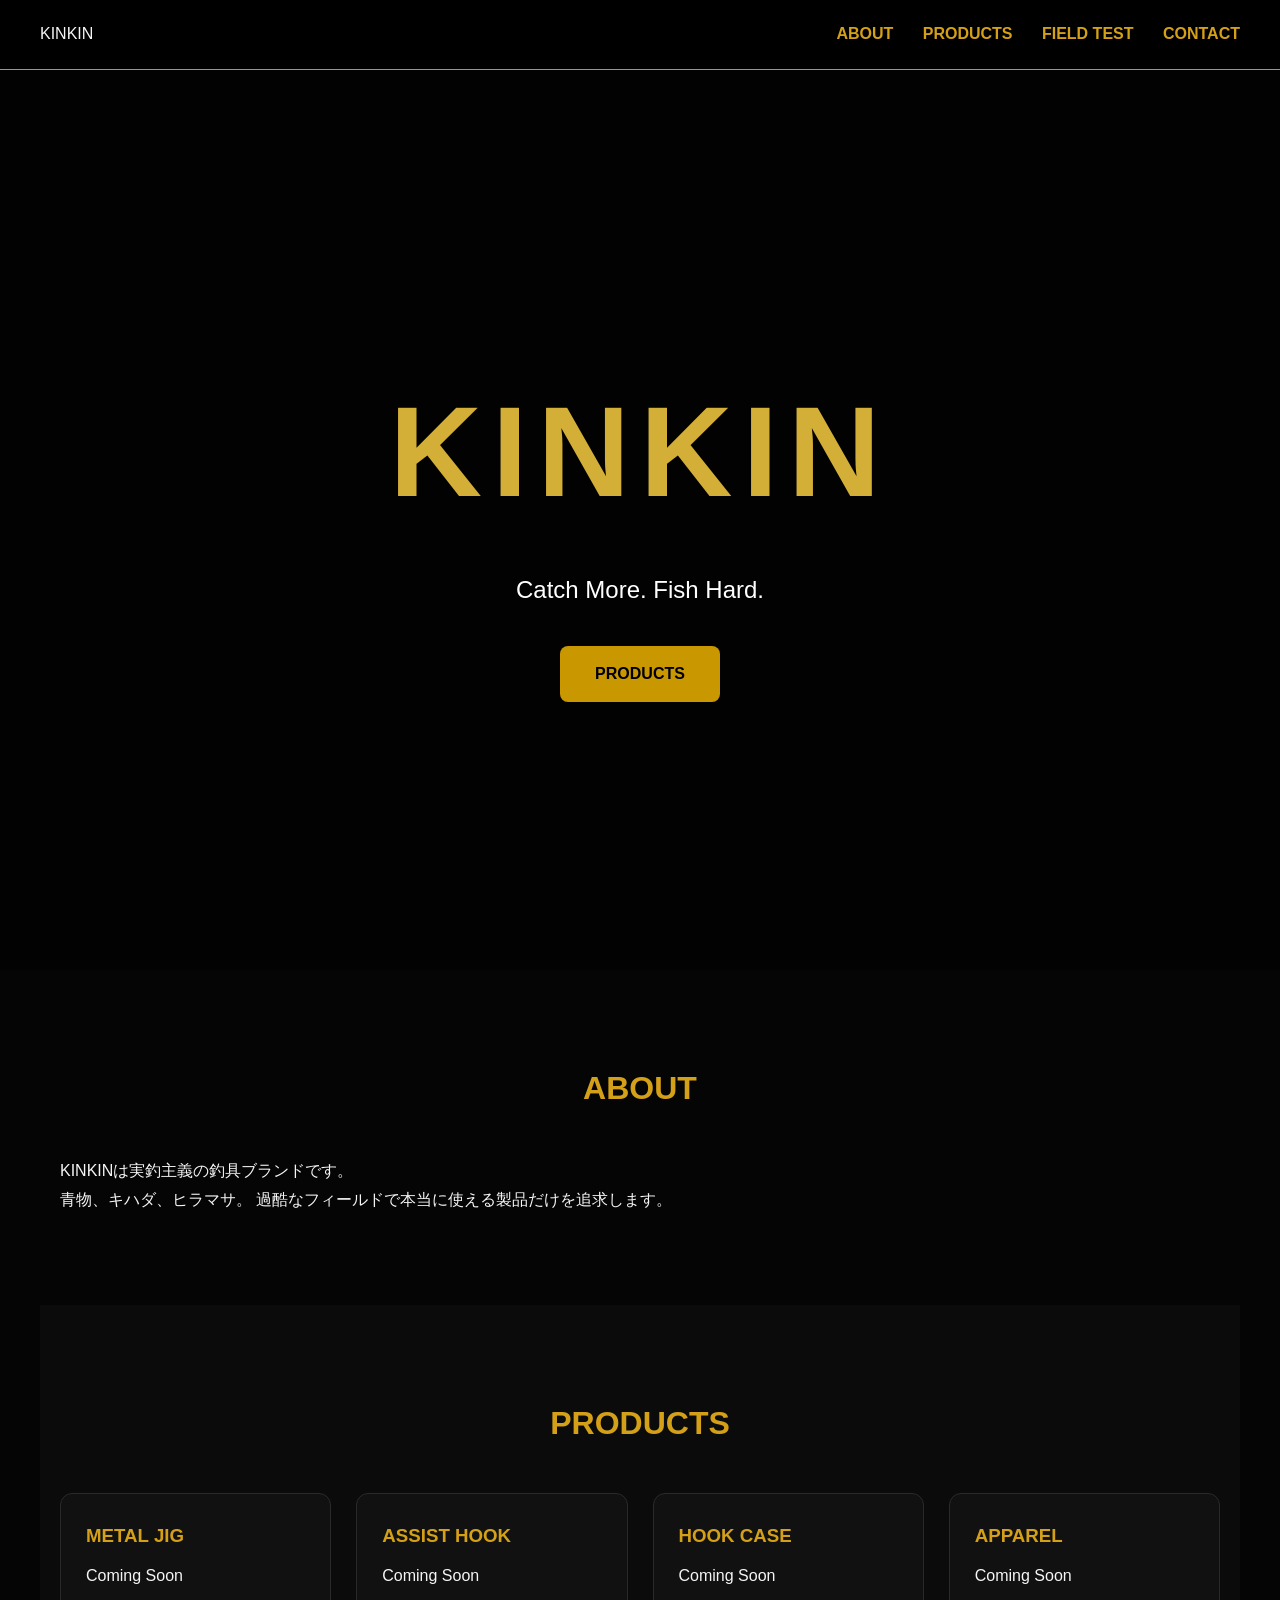
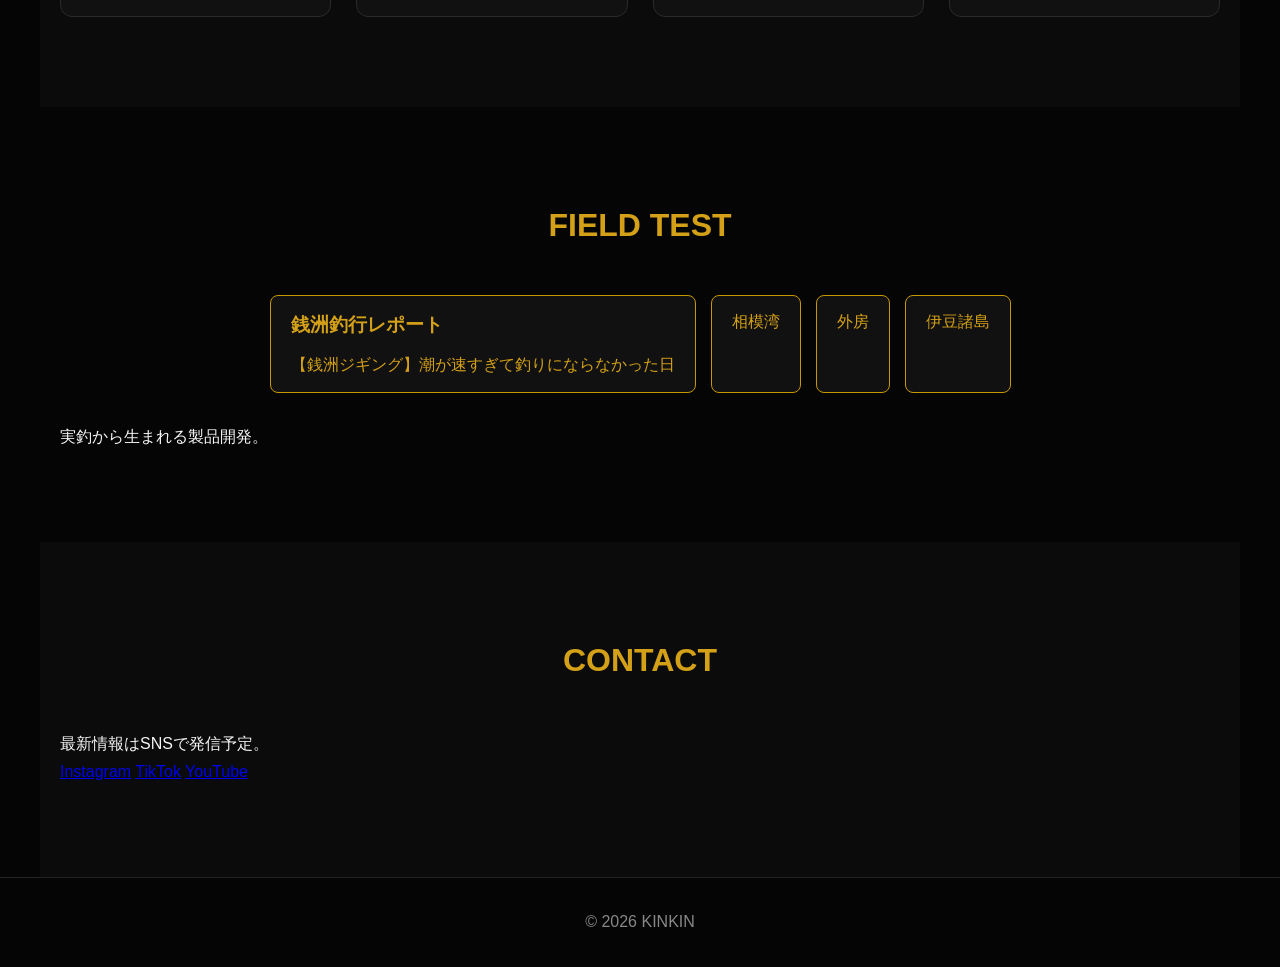
==== commit 1f0d10d7: "Update index.html" ====
--- a/index.html
+++ b/index.html
@@ -110,7 +110,19 @@
     <h2>FIELD TEST</h2>
 
     <div class="spots">
-        <div>銭洲</div>
+        <a href="blog-001.html" style="text-decoration:none;color:inherit;">
+
+<div class="card">
+
+<h3>銭洲釣行レポート</h3>
+
+<p>
+【銭洲ジギング】潮が速すぎて釣りにならなかった日
+</p>
+
+</div>
+
+</a>
         <div>相模湾</div>
         <div>外房</div>
         <div>伊豆諸島</div>
@@ -140,4 +152,4 @@
 </footer>
 
 </body>
-</html>+</html>
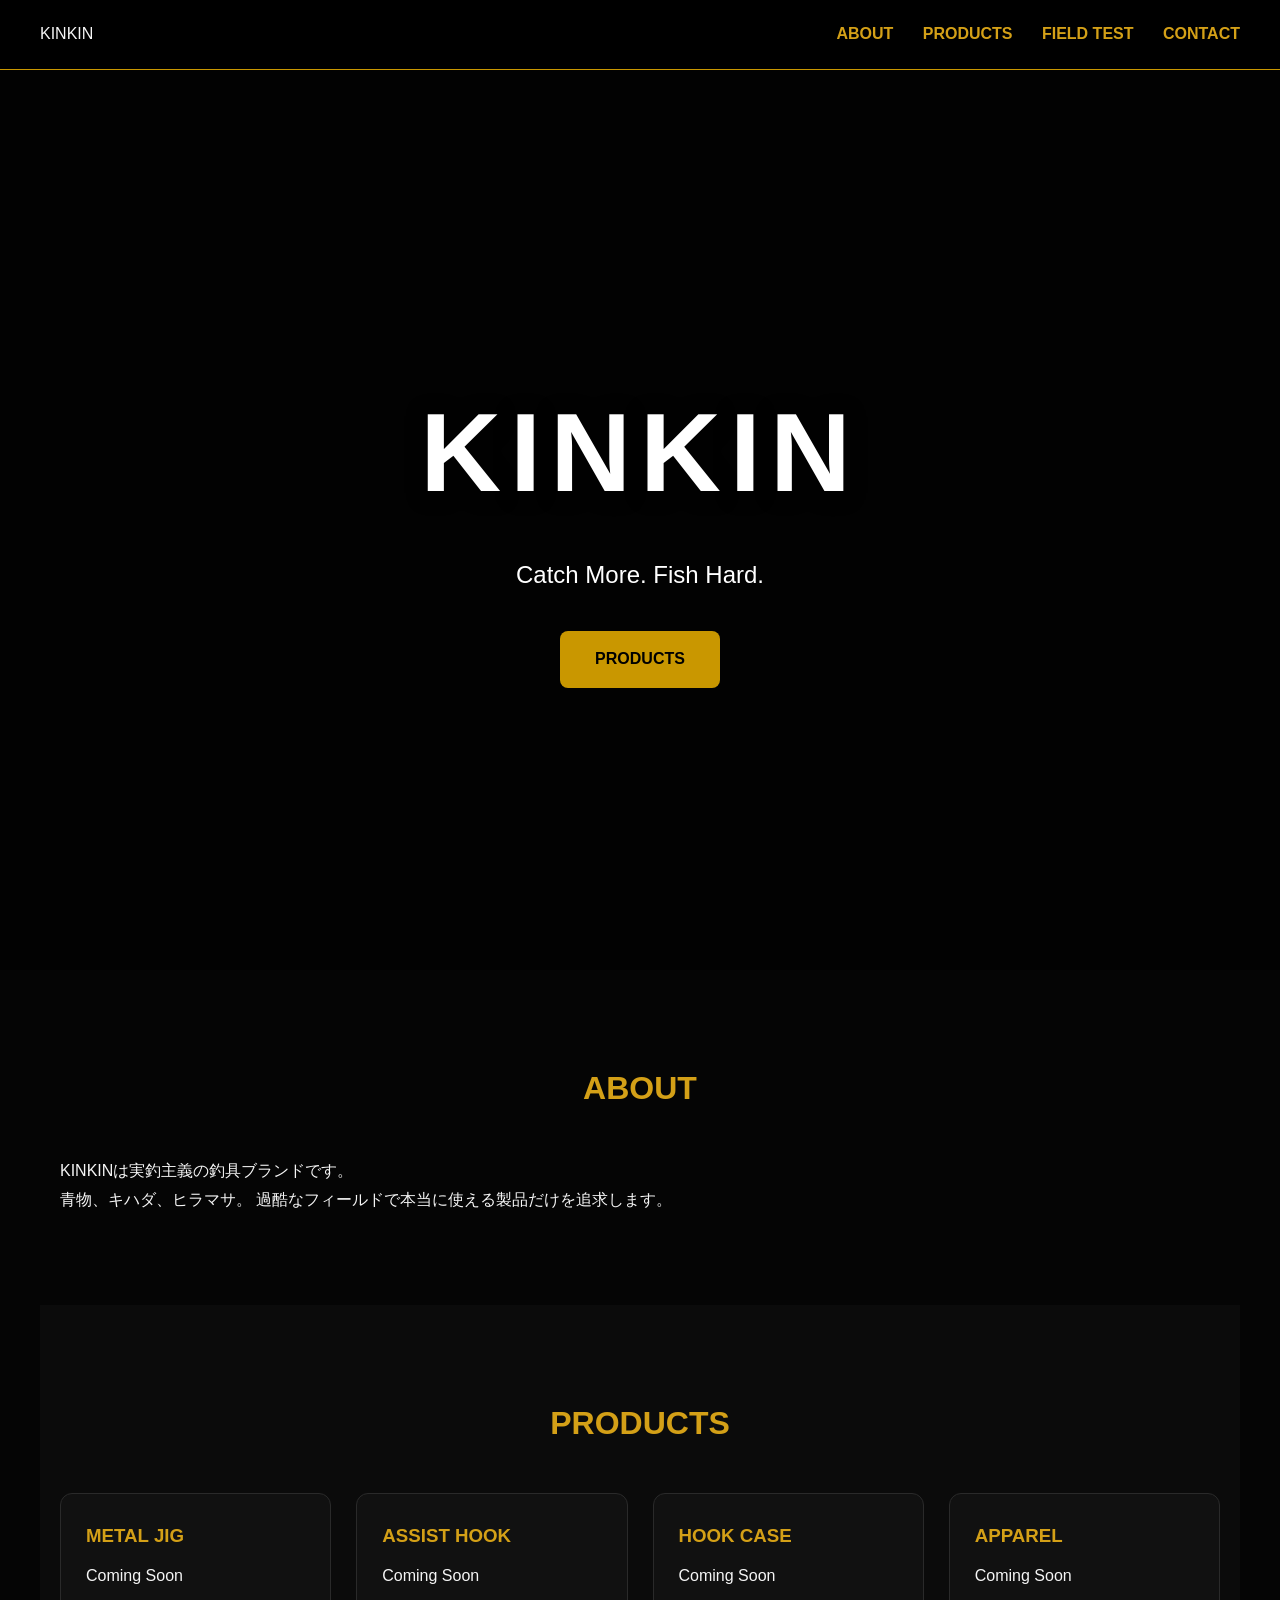
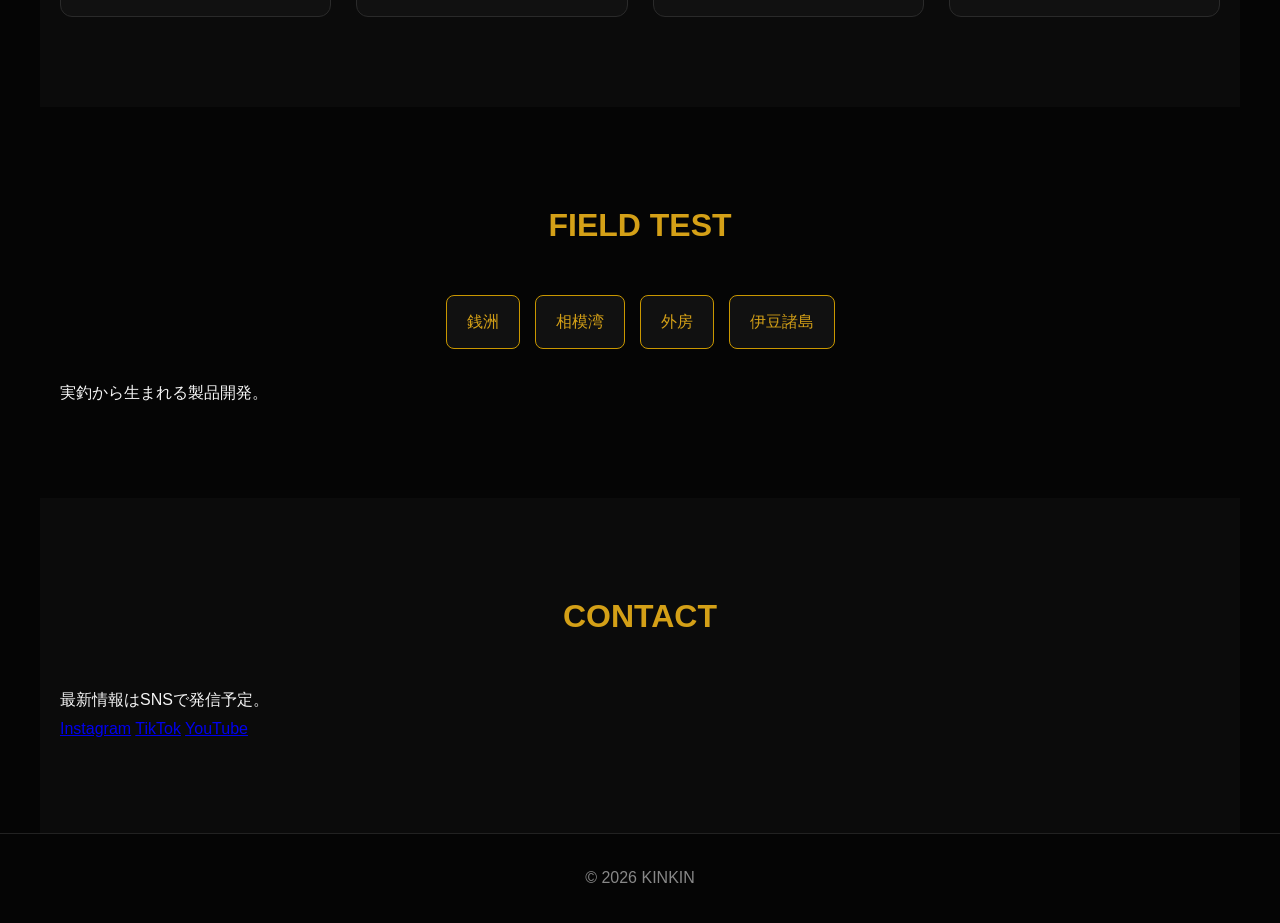
==== commit 7bef7425: "Rename index_4.html to index.html" ====
--- a/index.html
+++ b/index.html
@@ -36,6 +36,14 @@
     position: relative;
     z-index: 2;
 }
+
+.hero-content h1 {
+    font-size: clamp(3rem, 10vw, 7rem);
+    font-weight: 700;
+    letter-spacing: 0.08em;
+    color: #fff;
+    text-shadow: 0 2px 20px rgba(0,0,0,0.5);
+}
 </style>
 </head>
 <body>
@@ -53,7 +61,7 @@
 
 <section class="hero">
     <video class="hero-video" autoplay muted loop playsinline>
-        <source src="hero.mp4" type="video/mp4">
+        <source src="zenisu.mp4" type="video/mp4">
     </video>
     <div class="hero-overlay"></div>
     <div class="hero-content">
@@ -110,19 +118,7 @@
     <h2>FIELD TEST</h2>
 
     <div class="spots">
-        <a href="blog-001.html" style="text-decoration:none;color:inherit;">
-
-<div class="card">
-
-<h3>銭洲釣行レポート</h3>
-
-<p>
-【銭洲ジギング】潮が速すぎて釣りにならなかった日
-</p>
-
-</div>
-
-</a>
+        <div>銭洲</div>
         <div>相模湾</div>
         <div>外房</div>
         <div>伊豆諸島</div>
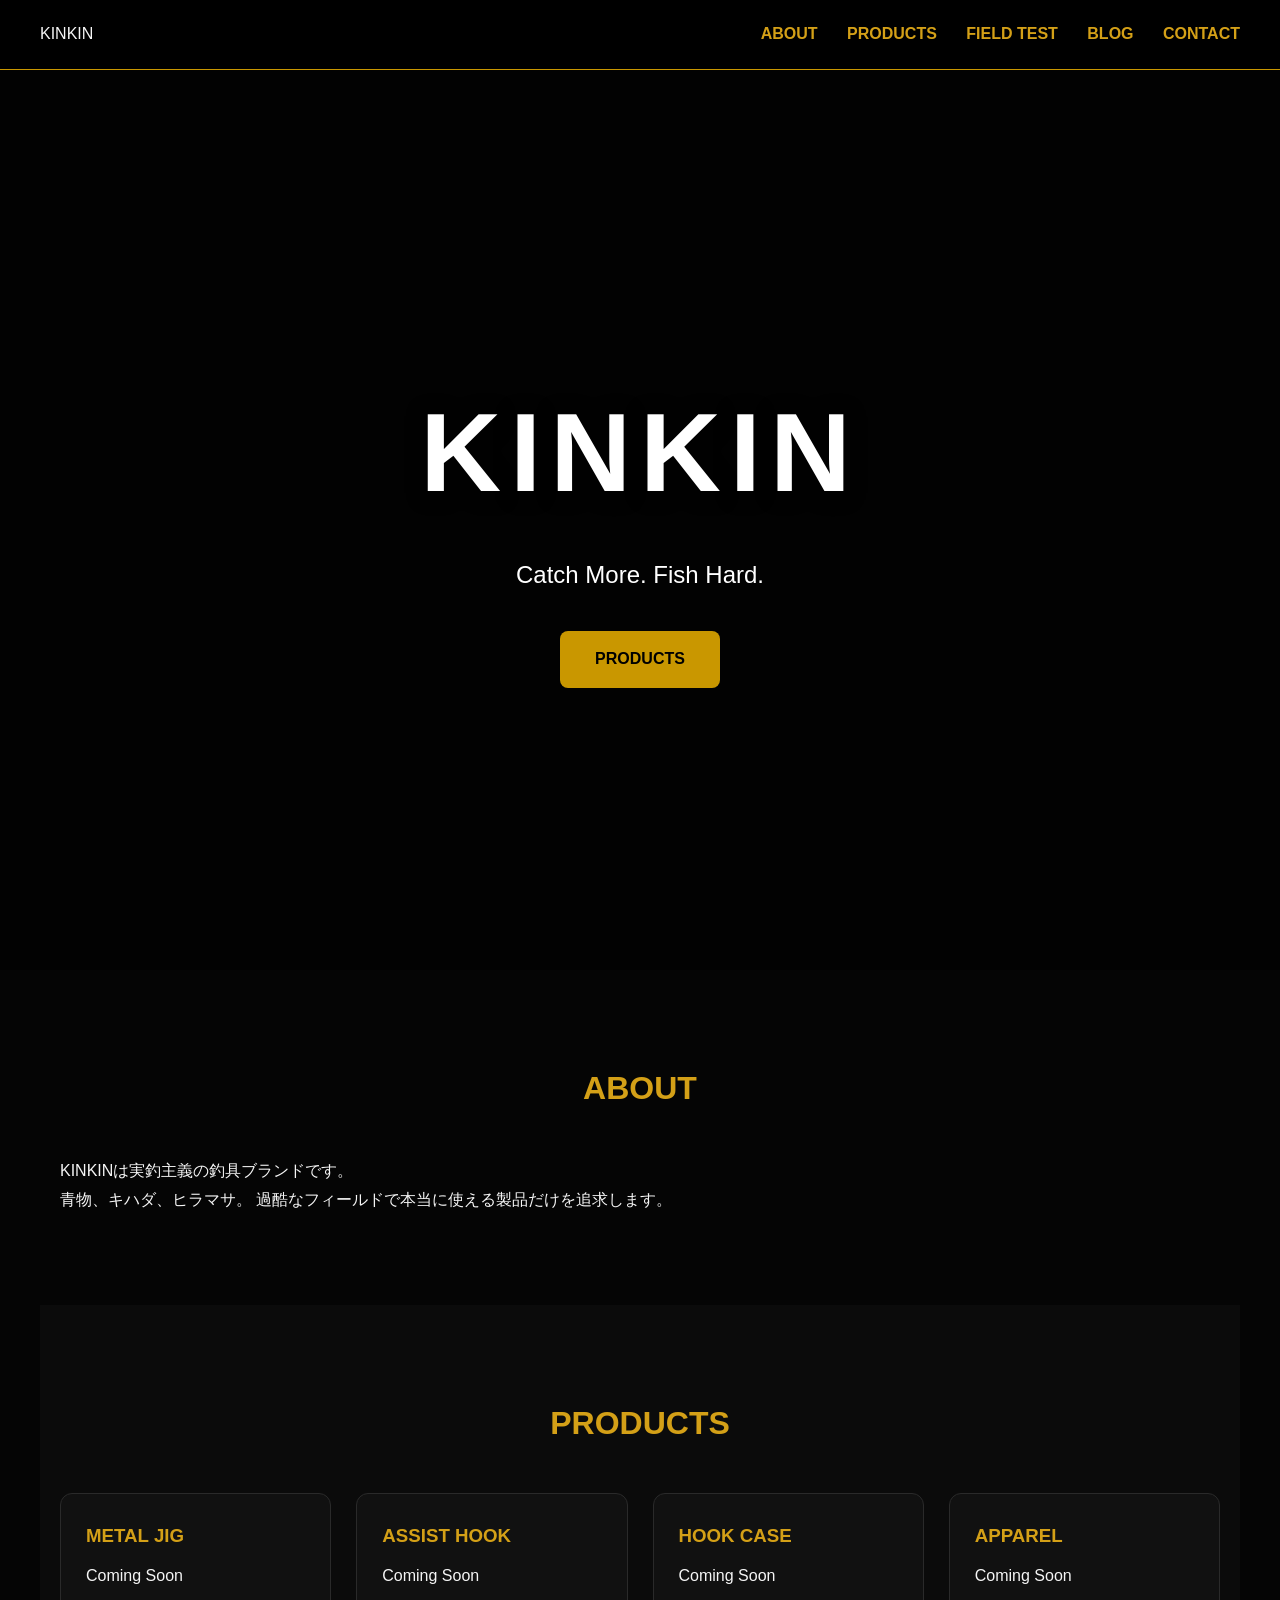
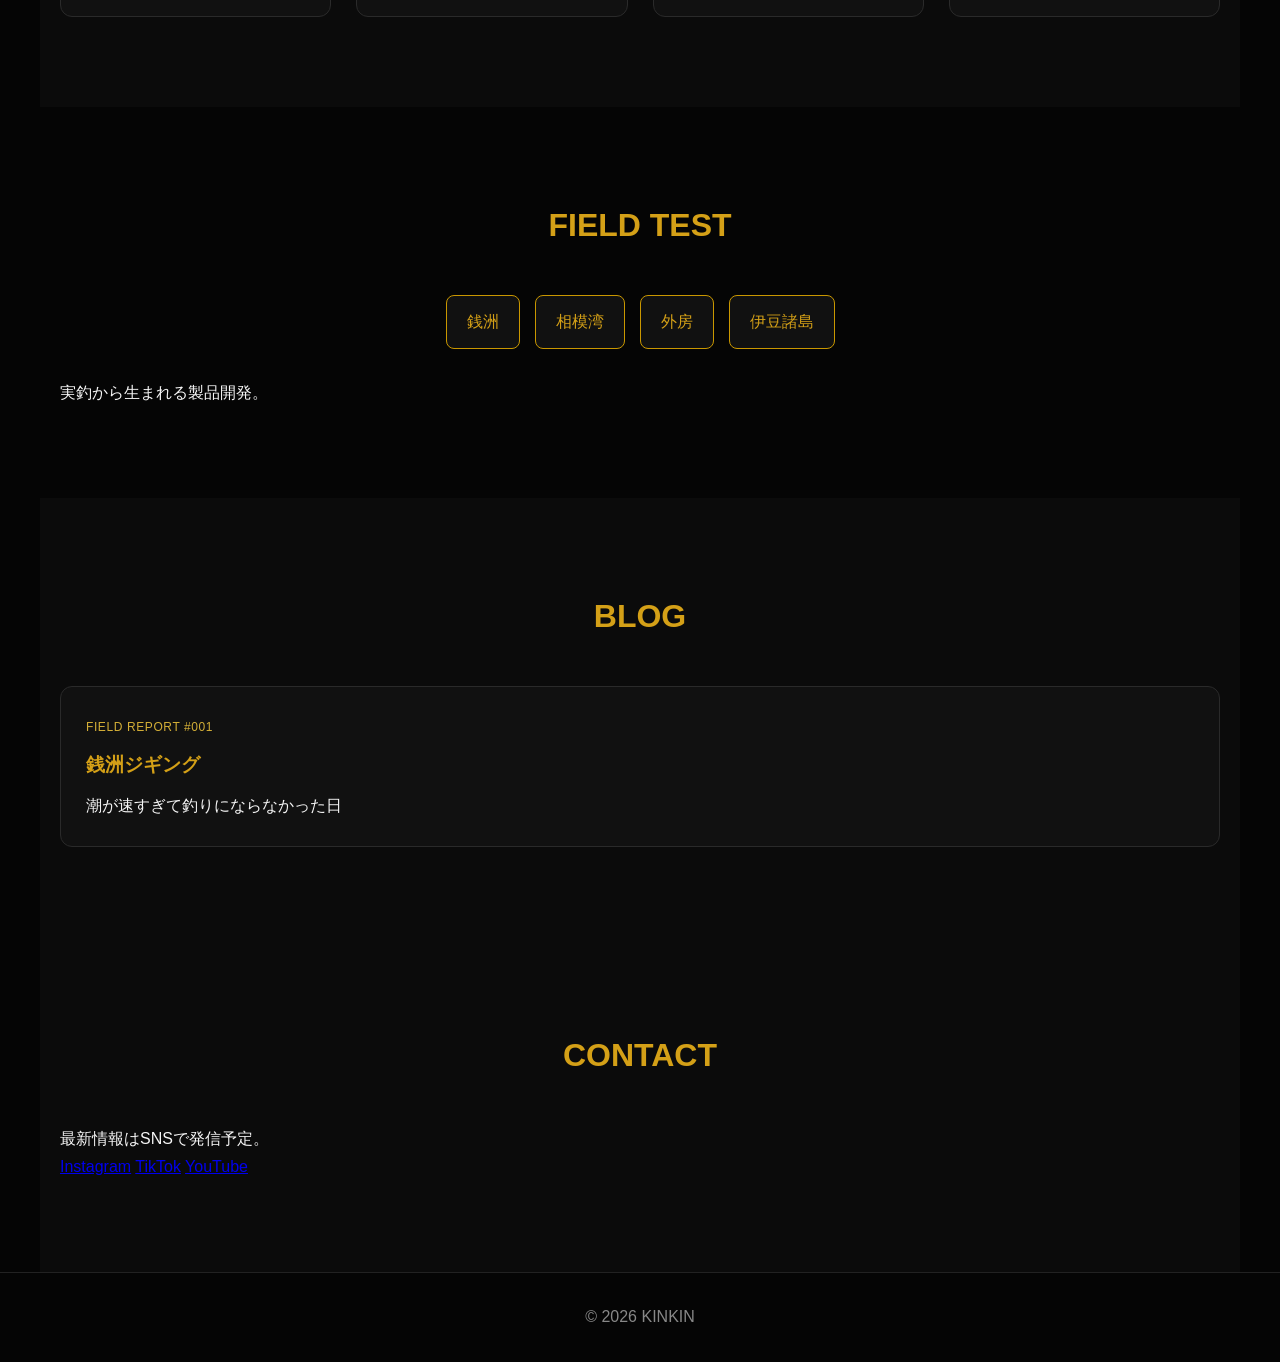
==== commit 6ddfb885: "Add files via upload" ====
--- a/index.html
+++ b/index.html
@@ -44,6 +44,27 @@
     color: #fff;
     text-shadow: 0 2px 20px rgba(0,0,0,0.5);
 }
+
+/* Blog card (anchor tag reusing .card look) */
+a.card.blog-card {
+    display: block;
+    text-decoration: none;
+    color: inherit;
+    cursor: pointer;
+    transition: opacity 0.2s ease;
+}
+
+a.card.blog-card:hover {
+    opacity: 0.8;
+}
+
+.blog-tag {
+    display: inline-block;
+    font-size: 0.75rem;
+    letter-spacing: 0.05em;
+    color: #D4AF37;
+    margin-bottom: 10px;
+}
 </style>
 </head>
 <body>
@@ -55,6 +76,7 @@
         <a href="#about">ABOUT</a>
         <a href="#products">PRODUCTS</a>
         <a href="#field">FIELD TEST</a>
+        <a href="#blog">BLOG</a>
         <a href="#contact">CONTACT</a>
     </nav>
 </header>
@@ -129,6 +151,20 @@
     </p>
 </section>
 
+<section id="blog" class="section dark">
+    <h2>BLOG</h2>
+
+    <div class="cards">
+
+        <a href="blog-001.html" class="card blog-card">
+            <span class="blog-tag">FIELD REPORT #001</span>
+            <h3>銭洲ジギング</h3>
+            <p>潮が速すぎて釣りにならなかった日</p>
+        </a>
+
+    </div>
+</section>
+
 <section id="contact" class="section dark">
     <h2>CONTACT</h2>
 
@@ -148,4 +184,4 @@
 </footer>
 
 </body>
-</html>
+</html>
